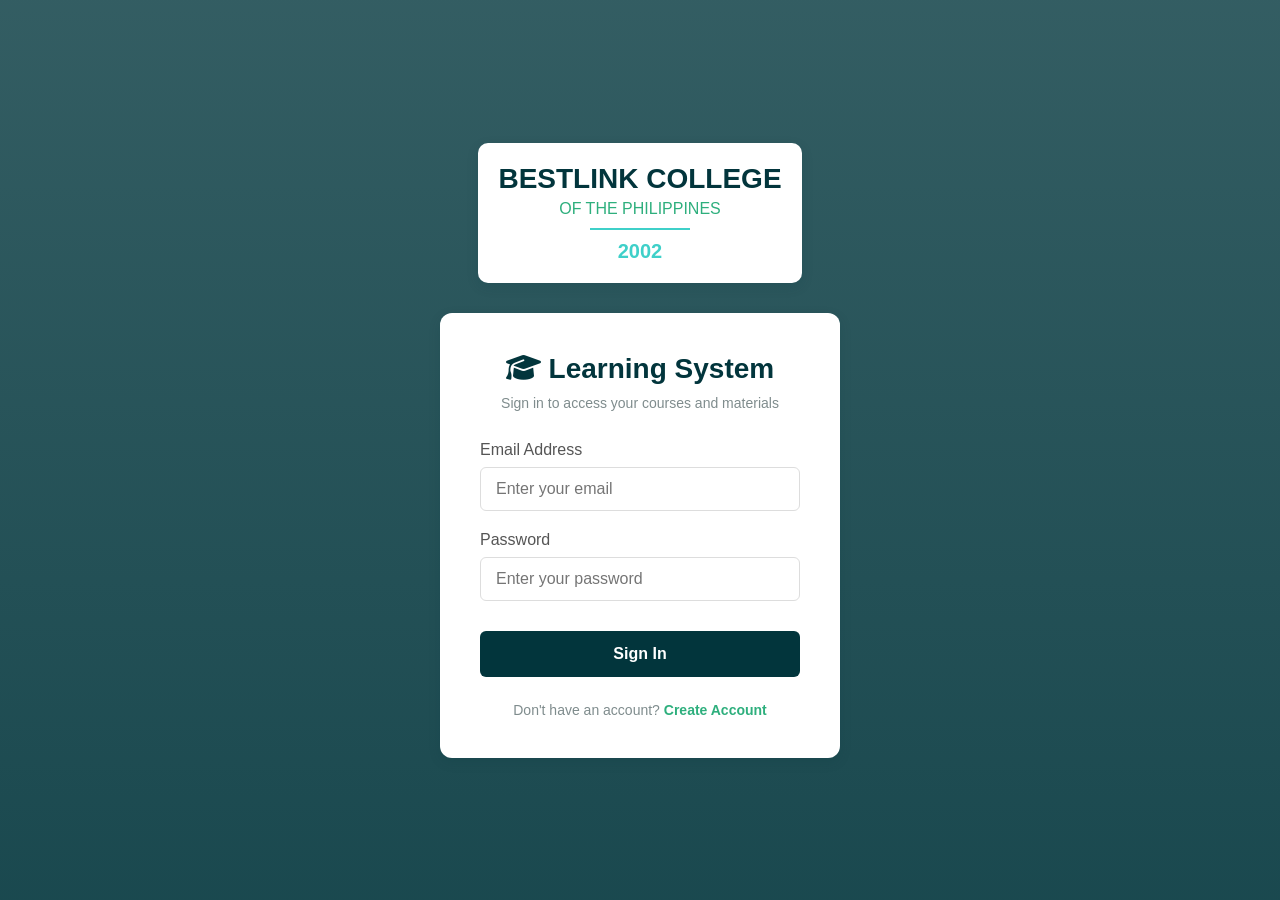
==== index.html @ 1b7b3e80 "Update and rename index1.html to index.html" ====
<!DOCTYPE html>
<html lang="en">
<head>
    <meta charset="UTF-8">
    <meta name="viewport" content="width=device-width, initial-scale=1.0">
    <title>Learning Management System - Bestlink College</title>
    <link rel="stylesheet" href="https://cdnjs.cloudflare.com/ajax/libs/font-awesome/6.4.0/css/all.min.css">
    <style>
        * {
            margin: 0;
            padding: 0;
            box-sizing: border-box;
            font-family: 'Segoe UI', Tahoma, Geneva, Verdana, sans-serif;
        }

        :root {
            /* Primary brand colors from palette */
            --primary: #02353C;    /* Deep Pine */
            --secondary: #2EAF7D;  /* Jade Green */
            --accent: #3FD0C9;     /* Bright Turquoise */
            --light: #C1F6ED;      /* Mint Ice */
            --dark: #02353C;       /* Deep Pine */
            --success: #449342;    /* Meadow Green */
            --warning: #f39c12;
            --shadow: 0 4px 12px rgba(2, 53, 60, 0.15);
        }

        body {
            background-color: #f8fefd;
            color: #333;
            min-height: 100vh;
        }

        .container {
            max-width: 1400px;
            margin: 0 auto;
            padding: 0 20px;
        }

        /* College Logo */
        .college-logo {
            text-align: center;
            margin-bottom: 30px;
            padding: 20px;
            background: #ffffff;
            border-radius: 10px;
            box-shadow: var(--shadow);
            max-width: 400px;
            margin-left: auto;
            margin-right: auto;
        }

        .logo-container h1 {
            color: var(--primary);
            font-size: 28px;
            margin-bottom: 5px;
            font-weight: 700;
        }

        .logo-container h2 {
            color: var(--secondary);
            font-size: 16px;
            margin-bottom: 10px;
            font-weight: 500;
        }

        .logo-container .year {
            color: var(--accent);
            font-size: 20px;
            font-weight: 700;
            border-top: 2px solid var(--accent);
            padding-top: 10px;
            display: inline-block;
            width: 100px;
        }

        /* Login & Register Pages */
        .auth-container {
            display: flex;
            flex-direction: column;
            justify-content: center;
            align-items: center;
            min-height: 100vh;
            background: linear-gradient(rgba(2, 53, 60, 0.8), rgba(2, 53, 60, 0.9));
            background-size: cover;
            background-position: center;
            padding: 20px;
        }

        .auth-box {
            background-color: white;
            border-radius: 12px;
            box-shadow: var(--shadow);
            width: 400px;
            padding: 40px;
            animation: fadeIn 0.5s ease;
        }

        @keyframes fadeIn {
            from { opacity: 0; transform: translateY(-20px); }
            to { opacity: 1; transform: translateY(0); }
        }

        .auth-header {
            text-align: center;
            margin-bottom: 30px;
        }

        .auth-header h1 {
            color: var(--primary);
            font-size: 28px;
            margin-bottom: 10px;
        }

        .auth-header p {
            color: #7f8c8d;
            font-size: 14px;
        }

        .auth-form .form-group {
            margin-bottom: 20px;
        }

        .auth-form label {
            display: block;
            margin-bottom: 8px;
            color: #555;
            font-weight: 500;
        }

        .auth-form input {
            width: 100%;
            padding: 12px 15px;
            border: 1px solid #ddd;
            border-radius: 6px;
            font-size: 16px;
            transition: border 0.3s;
        }

        .auth-form input:focus {
            outline: none;
            border-color: var(--accent);
        }

        .auth-btn {
            width: 100%;
            padding: 14px;
            background-color: var(--primary);
            color: white;
            border: none;
            border-radius: 6px;
            font-size: 16px;
            font-weight: 600;
            cursor: pointer;
            transition: background-color 0.3s;
            margin-top: 10px;
        }

        .auth-btn:hover {
            background-color: #034d57;
        }

        .auth-footer {
            text-align: center;
            margin-top: 25px;
            font-size: 14px;
            color: #7f8c8d;
        }

        .auth-footer a {
            color: var(--secondary);
            text-decoration: none;
            font-weight: 600;
        }

        .auth-footer a:hover {
            text-decoration: underline;
        }

        /* Main Dashboard Layout */
        .dashboard-container {
            display: flex;
            min-height: 100vh;
        }

        /* Sidebar */
        .sidebar {
            width: 250px;
            background-color: var(--primary);
            color: white;
            padding: 25px 0;
            position: fixed;
            height: 100vh;
            overflow-y: auto;
            z-index: 100;
            transition: transform 0.3s ease;
        }

        .dashboard-logo {
            padding: 0 25px 25px;
            text-align: center;
            border-bottom: 1px solid rgba(255, 255, 255, 0.1);
            margin-bottom: 25px;
        }

        .dashboard-logo h2 {
            font-size: 20px;
            color: white;
            margin-bottom: 5px;
        }

        .dashboard-logo p {
            font-size: 14px;
            color: var(--light);
        }

        .sidebar-menu {
            list-style: none;
        }

        .sidebar-menu li {
            margin-bottom: 5px;
        }

        .sidebar-menu a {
            display: flex;
            align-items: center;
            gap: 12px;
            padding: 14px 25px;
            color: #ecf0f1;
            text-decoration: none;
            font-size: 16px;
            transition: all 0.3s;
        }

        .sidebar-menu a:hover, .sidebar-menu a.active {
            background-color: rgba(255, 255, 255, 0.1);
            border-left: 4px solid var(--accent);
            padding-left: 21px;
        }

        .sidebar-menu a i {
            width: 20px;
            text-align: center;
        }

        /* Main Content */
        .main-content {
            flex: 1;
            margin-left: 250px;
            padding: 20px;
            background-color: #f8fefd;
        }

        /* Top Navigation */
        .top-nav {
            display: flex;
            justify-content: space-between;
            align-items: center;
            background-color: white;
            padding: 15px 25px;
            border-radius: 10px;
            box-shadow: var(--shadow);
            margin-bottom: 25px;
        }

        .search-box {
            display: flex;
            align-items: center;
            width: 400px;
            background-color: #f8f9fa;
            border-radius: 6px;
            padding: 8px 15px;
        }

        .search-box input {
            border: none;
            background: transparent;
            width: 100%;
            padding: 8px;
            font-size: 15px;
            outline: none;
        }

        .user-info {
            display: flex;
            align-items: center;
            gap: 15px;
            cursor: pointer;
            position: relative;
        }

        .user-avatar {
            width: 40px;
            height: 40px;
            border-radius: 50%;
            object-fit: cover;
            border: 2px solid var(--secondary);
        }

        .user-name {
            font-weight: 600;
            color: var(--primary);
        }

        .notification-icon {
            position: relative;
            font-size: 20px;
            color: var(--primary);
        }

        .notification-badge {
            position: absolute;
            top: -5px;
            right: -5px;
            background-color: #e74c3c;
            color: white;
            border-radius: 50%;
            width: 18px;
            height: 18px;
            font-size: 10px;
            display: flex;
            align-items: center;
            justify-content: center;
        }

        /* Dashboard Content */
        .dashboard-content {
            display: grid;
            grid-template-columns: 2fr 1fr;
            gap: 25px;
        }

        .welcome-section {
            background: linear-gradient(135deg, var(--primary), #034d57);
            color: white;
            padding: 30px;
            border-radius: 12px;
            margin-bottom: 25px;
            grid-column: 1 / -1;
            box-shadow: var(--shadow);
        }

        .welcome-section h1 {
            font-size: 28px;
            margin-bottom: 10px;
        }

        .welcome-section p {
            opacity: 0.9;
            max-width: 600px;
        }

        /* Announcements */
        .announcements {
            background-color: white;
            border-radius: 12px;
            padding: 25px;
            box-shadow: var(--shadow);
        }

        .section-header {
            display: flex;
            justify-content: space-between;
            align-items: center;
            margin-bottom: 20px;
            padding-bottom: 15px;
            border-bottom: 1px solid #eee;
        }

        .section-header h2 {
            color: var(--primary);
            font-size: 22px;
        }

        .announcement-list {
            list-style: none;
        }

        .announcement-item {
            padding: 20px 0;
            border-bottom: 1px solid #eee;
        }

        .announcement-item:last-child {
            border-bottom: none;
        }

        .announcement-title {
            font-size: 18px;
            font-weight: 600;
            color: var(--primary);
            margin-bottom: 8px;
        }

        .announcement-meta {
            display: flex;
            gap: 15px;
            color: #7f8c8d;
            font-size: 14px;
            margin-bottom: 10px;
        }

        .announcement-content {
            color: #555;
            line-height: 1.6;
        }

        /* Quick Actions */
        .quick-actions {
            background-color: white;
            border-radius: 12px;
            padding: 25px;
            box-shadow: var(--shadow);
        }

        .action-buttons {
            display: grid;
            grid-template-columns: repeat(2, 1fr);
            gap: 15px;
        }

        .action-btn {
            display: flex;
            flex-direction: column;
            align-items: center;
            justify-content: center;
            padding: 20px 15px;
            background-color: #f8f9fa;
            border-radius: 10px;
            text-decoration: none;
            color: var(--primary);
            transition: all 0.3s;
        }

        .action-btn:hover {
            background-color: var(--secondary);
            color: white;
            transform: translateY(-5px);
        }

        .action-btn i {
            font-size: 28px;
            margin-bottom: 10px;
        }

        .action-btn span {
            font-size: 14px;
            font-weight: 600;
            text-align: center;
        }

        /* Subject Cards */
        .subjects-section {
            grid-column: 1 / -1;
            background-color: white;
            border-radius: 12px;
            padding: 25px;
            box-shadow: var(--shadow);
        }

        .subject-cards {
            display: grid;
            grid-template-columns: repeat(auto-fill, minmax(250px, 1fr));
            gap: 20px;
            margin-top: 20px;
        }

        .subject-card {
            background-color: #f8f9fa;
            border-radius: 10px;
            overflow: hidden;
            transition: all 0.3s;
            border: 1px solid #eee;
            cursor: pointer;
        }

        .subject-card:hover {
            transform: translateY(-5px);
            box-shadow: 0 10px 20px rgba(0, 0, 0, 0.1);
        }

        .subject-header {
            padding: 20px;
            color: white;
            height: 100px;
            display: flex;
            flex-direction: column;
            justify-content: center;
        }

        .subject-header h3 {
            font-size: 20px;
            margin-bottom: 5px;
        }

        .subject-header p {
            opacity: 0.9;
            font-size: 14px;
        }

        .subject-body {
            padding: 20px;
        }

        .subject-stats {
            display: flex;
            justify-content: space-between;
            font-size: 14px;
            color: #7f8c8d;
            margin-top: 15px;
        }

        /* Subject Detail Page */
        .subject-detail-header {
            background: linear-gradient(rgba(2, 53, 60, 0.85), rgba(2, 53, 60, 0.9)), 
                        url('https://images.unsplash.com/photo-1456513080510-34499c4369c6?ixlib=rb-4.0.3&auto=format&fit=crop&w=2073&q=80');
            background-size: cover;
            background-position: center;
            color: white;
            padding: 40px;
            border-radius: 12px;
            margin-bottom: 30px;
            box-shadow: var(--shadow);
        }

        .subject-detail-header h1 {
            font-size: 32px;
            margin-bottom: 10px;
        }

        .subject-detail-header p {
            font-size: 18px;
            opacity: 0.9;
            max-width: 800px;
        }

        .subject-tabs {
            display: flex;
            background-color: white;
            border-radius: 10px;
            overflow: hidden;
            margin-bottom: 25px;
            box-shadow: var(--shadow);
        }

        .tab-btn {
            flex: 1;
            padding: 18px;
            background: none;
            border: none;
            font-size: 16px;
            font-weight: 600;
            color: #7f8c8d;
            cursor: pointer;
            transition: all 0.3s;
        }

        .tab-btn.active {
            background-color: var(--secondary);
            color: white;
        }

        .tab-content {
            display: none;
            background-color: white;
            border-radius: 10px;
            padding: 30px;
            box-shadow: var(--shadow);
        }

        .tab-content.active {
            display: block;
            animation: fadeIn 0.5s ease;
        }

        .lessons-container, .summaries-container, .summary-container {
            display: grid;
            grid-template-columns: repeat(auto-fill, minmax(300px, 1fr));
            gap: 20px;
        }

        .lesson-card, .summary-card {
            background-color: white;
            border-radius: 10px;
            padding: 25px;
            box-shadow: var(--shadow);
            transition: all 0.3s;
            border-left: 4px solid var(--secondary);
        }

        .lesson-card:hover, .summary-card:hover {
            transform: translateY(-5px);
        }

        .lesson-card h3, .summary-card h3 {
            color: var(--primary);
            margin-bottom: 10px;
            font-size: 18px;
        }

        .lesson-card p, .summary-card p {
            color: #666;
            margin-bottom: 15px;
            font-size: 14px;
            line-height: 1.5;
        }

        .lesson-meta, .summary-meta {
            display: flex;
            justify-content: space-between;
            color: #7f8c8d;
            font-size: 13px;
            margin-top: 15px;
        }

        /* Summary Page */
        .summary-container {
            background-color: white;
            border-radius: 12px;
            padding: 30px;
            box-shadow: var(--shadow);
        }

        /* Offline Learning Page */
        .offline-container {
            background-color: white;
            border-radius: 12px;
            padding: 30px;
            box-shadow: var(--shadow);
        }

        .offline-materials {
            display: grid;
            grid-template-columns: repeat(auto-fill, minmax(250px, 1fr));
            gap: 20px;
        }

        .material-card {
            background-color: #f8f9fa;
            border-radius: 10px;
            padding: 25px;
            text-align: center;
            transition: all 0.3s;
        }

        .material-card i {
            font-size: 48px;
            color: var(--secondary);
            margin-bottom: 15px;
        }

        .material-card h3 {
            color: var(--primary);
            margin-bottom: 10px;
        }

        .material-card p {
            color: #7f8c8d;
            margin-bottom: 20px;
        }

        /* Quiz Selection Pages */
        .quiz-selection {
            background-color: white;
            border-radius: 12px;
            padding: 30px;
            box-shadow: var(--shadow);
        }

        .selection-grid {
            display: grid;
            grid-template-columns: repeat(auto-fill, minmax(200px, 1fr));
            gap: 20px;
            margin-top: 25px;
        }

        .selection-card {
            background-color: #f8f9fa;
            border-radius: 10px;
            padding: 25px;
            text-align: center;
            cursor: pointer;
            transition: all 0.3s;
            border: 2px solid transparent;
        }

        .selection-card:hover {
            transform: translateY(-5px);
            border-color: var(--secondary);
            background-color: white;
        }

        .selection-card i {
            font-size: 40px;
            margin-bottom: 15px;
            color: var(--secondary);
        }

        .selection-card h3 {
            color: var(--primary);
            margin-bottom: 10px;
        }

        .selection-card p {
            color: #7f8c8d;
            font-size: 14px;
        }

        .difficulty-badges {
            display: flex;
            justify-content: center;
            gap: 10px;
            margin-top: 15px;
        }

        .difficulty-badge {
            padding: 5px 12px;
            border-radius: 20px;
            font-size: 12px;
            font-weight: 600;
            cursor: pointer;
            transition: all 0.3s;
        }

        .difficulty-badge.easy {
            background-color: #e8f6f3;
            color: #27ae60;
            border: 1px solid #27ae60;
        }

        .difficulty-badge.medium {
            background-color: #fef9e7;
            color: #f39c12;
            border: 1px solid #f39c12;
        }

        .difficulty-badge.hard {
            background-color: #fdedec;
            color: #e74c3c;
            border: 1px solid #e74c3c;
        }

        .difficulty-badge:hover, .difficulty-badge.active {
            color: white;
        }

        .difficulty-badge.easy:hover, .difficulty-badge.easy.active {
            background-color: #27ae60;
        }

        .difficulty-badge.medium:hover, .difficulty-badge.medium.active {
            background-color: #f39c12;
        }

        .difficulty-badge.hard:hover, .difficulty-badge.hard.active {
            background-color: #e74c3c;
        }

        /* Week Selection Styles */
        .week-selection {
            background: white;
            border-radius: 16px;
            padding: 25px;
            margin: 20px 0;
            box-shadow: var(--shadow);
        }
        
        .week-grid {
            display: grid;
            grid-template-columns: repeat(auto-fill, minmax(100px, 1fr));
            gap: 15px;
            margin-top: 20px;
        }
        
        .week-card {
            background: #f8f9fa;
            border: 2px solid transparent;
            border-radius: 12px;
            padding: 15px 8px;
            text-align: center;
            cursor: pointer;
            transition: all 0.3s ease;
            display: flex;
            flex-direction: column;
            align-items: center;
            gap: 5px;
        }
        
        .week-card:hover {
            background: #e3f2fd;
            border-color: var(--secondary);
            transform: translateY(-2px);
        }
        
        .week-card.selected {
            background: var(--secondary);
            border-color: var(--primary);
            color: white;
        }
        
        .week-card.selected i {
            color: white;
        }
        
        .week-card i {
            font-size: 24px;
            color: var(--secondary);
            margin-bottom: 5px;
        }
        
        .week-card.selected i {
            color: white;
        }
        
        .week-number {
            font-weight: 600;
            font-size: 14px;
        }
        
        .week-label {
            font-size: 11px;
            opacity: 0.8;
        }
        
        .selected-week-info {
            background: linear-gradient(135deg, var(--primary), var(--secondary));
            color: white;
            padding: 15px 25px;
            border-radius: 12px;
            margin-bottom: 20px;
            display: none;
        }
        
        .selected-week-info.active {
            display: block;
            animation: slideDown 0.3s ease;
        }
        
        @keyframes slideDown {
            from { opacity: 0; transform: translateY(-10px); }
            to { opacity: 1; transform: translateY(0); }
        }
        
        .week-progress {
            display: flex;
            align-items: center;
            gap: 10px;
            margin-top: 10px;
        }
        
        .week-progress-bar {
            flex: 1;
            height: 8px;
            background: rgba(255,255,255,0.3);
            border-radius: 4px;
            overflow: hidden;
        }
        
        .week-progress-fill {
            height: 100%;
            background: white;
            width: 0%;
            border-radius: 4px;
        }
        
        .difficulty-section {
            opacity: 0.5;
            pointer-events: none;
            transition: opacity 0.3s ease;
        }
        
        .difficulty-section.active {
            opacity: 1;
            pointer-events: all;
        }
        
        .selection-card.selected-difficulty {
            border: 3px solid var(--secondary);
            transform: scale(1.02);
            box-shadow: 0 8px 20px rgba(46, 175, 125, 0.3);
        }
        
        .selection-card.selected-difficulty i {
            color: var(--secondary);
        }

        /* Active Quiz Page */
        .quiz-container {
            background-color: white;
            border-radius: 12px;
            padding: 30px;
            box-shadow: var(--shadow);
        }

        .quiz-header {
            display: flex;
            justify-content: space-between;
            align-items: center;
            margin-bottom: 30px;
            padding-bottom: 20px;
            border-bottom: 1px solid #eee;
        }

        .quiz-timer {
            background-color: #f8f9fa;
            padding: 10px 20px;
            border-radius: 6px;
            font-weight: 600;
            color: var(--primary);
        }

        .quiz-progress {
            margin-bottom: 25px;
        }

        .progress-bar {
            height: 8px;
            background-color: #e0e0e0;
            border-radius: 4px;
            overflow: hidden;
        }

        .progress-fill {
            height: 100%;
            background-color: var(--secondary);
            border-radius: 4px;
            width: 0%;
            transition: width 0.5s ease;
        }

        .quiz-question {
            font-size: 20px;
            margin-bottom: 25px;
            color: var(--primary);
            line-height: 1.5;
        }

        .quiz-options {
            display: grid;
            grid-template-columns: 1fr;
            gap: 15px;
            margin-bottom: 30px;
        }

        .quiz-option {
            padding: 18px 20px;
            background-color: #f8f9fa;
            border-radius: 8px;
            border: 2px solid #e0e0e0;
            cursor: pointer;
            transition: all 0.3s;
            font-size: 16px;
        }

        .quiz-option:hover {
            border-color: var(--secondary);
            background-color: #e8f4fc;
        }

        .quiz-option.selected {
            border-color: var(--secondary);
            background-color: #e8f4fc;
        }

        .quiz-navigation {
            display: flex;
            justify-content: space-between;
            align-items: center;
        }

        .quiz-btn {
            padding: 12px 25px;
            background-color: var(--secondary);
            color: white;
            border: none;
            border-radius: 6px;
            font-size: 16px;
            font-weight: 600;
            cursor: pointer;
            transition: background-color 0.3s;
        }

        .quiz-btn:hover {
            background-color: #248c64;
        }

        .quiz-btn:disabled {
            background-color: #bdc3c7;
            cursor: not-allowed;
        }

        /* Profile Page */
        .profile-container {
            background-color: white;
            border-radius: 12px;
            padding: 30px;
            box-shadow: var(--shadow);
            max-width: 800px;
            margin: 0 auto;
        }

        .profile-header {
            display: flex;
            align-items: center;
            gap: 30px;
            margin-bottom: 30px;
            padding-bottom: 30px;
            border-bottom: 1px solid #eee;
        }

        .profile-avatar {
            position: relative;
        }

        .profile-avatar img {
            width: 150px;
            height: 150px;
            border-radius: 50%;
            object-fit: cover;
            border: 5px solid var(--secondary);
        }

        .avatar-edit {
            position: absolute;
            bottom: 10px;
            right: 10px;
            background-color: var(--secondary);
            color: white;
            width: 40px;
            height: 40px;
            border-radius: 50%;
            display: flex;
            align-items: center;
            justify-content: center;
            cursor: pointer;
        }

        .profile-info h1 {
            color: var(--primary);
            margin-bottom: 10px;
        }

        .profile-info p {
            color: #7f8c8d;
            margin-bottom: 5px;
        }

        .profile-details {
            display: grid;
            grid-template-columns: repeat(2, 1fr);
            gap: 25px;
        }

        .detail-group label {
            display: block;
            color: #7f8c8d;
            margin-bottom: 8px;
            font-weight: 500;
        }

        .detail-group input, .detail-group textarea {
            width: 100%;
            padding: 12px 15px;
            border: 1px solid #ddd;
            border-radius: 6px;
            font-size: 16px;
        }

        .detail-group textarea {
            min-height: 120px;
            resize: vertical;
        }

        .save-btn {
            background-color: var(--secondary);
            color: white;
            border: none;
            padding: 14px 30px;
            border-radius: 6px;
            font-size: 16px;
            font-weight: 600;
            cursor: pointer;
            margin-top: 25px;
            transition: background-color 0.3s;
        }

        .save-btn:hover {
            background-color: #248c64;
        }

        /* Modal */
        .modal {
            display: none;
            position: fixed;
            top: 0;
            left: 0;
            width: 100%;
            height: 100%;
            background-color: rgba(0, 0, 0, 0.5);
            z-index: 1000;
            justify-content: center;
            align-items: center;
        }

        .modal-content {
            background-color: white;
            border-radius: 12px;
            width: 90%;
            max-width: 500px;
            padding: 30px;
            position: relative;
            animation: modalFade 0.3s ease;
        }

        @keyframes modalFade {
            from { opacity: 0; transform: translateY(-30px); }
            to { opacity: 1; transform: translateY(0); }
        }

        .close-modal {
            position: absolute;
            top: 20px;
            right: 20px;
            font-size: 24px;
            color: #7f8c8d;
            cursor: pointer;
        }

        /* Quiz Result Modal */
        .quiz-result {
            text-align: center;
        }

        .quiz-result h2 {
            color: var(--primary);
            margin-bottom: 20px;
        }

        .result-score {
            font-size: 48px;
            font-weight: 700;
            color: var(--secondary);
            margin: 20px 0;
        }

        .result-details {
            text-align: left;
            margin: 25px 0;
            padding: 20px;
            background-color: #f8f9fa;
            border-radius: 8px;
        }

        /* Responsive */
        @media (max-width: 1024px) {
            .sidebar {
                transform: translateX(-100%);
                width: 280px;
            }
            
            .sidebar.active {
                transform: translateX(0);
            }
            
            .main-content {
                margin-left: 0;
            }
            
            .menu-toggle {
                display: block;
                font-size: 24px;
                cursor: pointer;
                color: var(--primary);
            }
            
            .dashboard-content {
                grid-template-columns: 1fr;
            }
        }

        @media (max-width: 768px) {
            .search-box {
                width: 250px;
            }
            
            .profile-header {
                flex-direction: column;
                text-align: center;
            }
            
            .profile-details {
                grid-template-columns: 1fr;
            }
            
            .subject-cards, .lessons-container, .summaries-container, .selection-grid, .offline-materials, .week-grid {
                grid-template-columns: 1fr;
            }
        }

        /* Utility Classes */
        .hidden {
            display: none;
        }

        .menu-toggle {
            display: none;
        }

        .btn {
            padding: 10px 20px;
            border-radius: 6px;
            border: none;
            font-weight: 600;
            cursor: pointer;
            transition: all 0.3s;
        }

        .btn-primary {
            background-color: var(--secondary);
            color: white;
        }

        .btn-primary:hover {
            background-color: #248c64;
        }

        .tag {
            display: inline-block;
            padding: 4px 10px;
            border-radius: 20px;
            font-size: 12px;
            font-weight: 600;
        }

        .tag-new {
            background-color: #e8f4fc;
            color: var(--secondary);
        }

        .tag-important {
            background-color: #fde8e8;
            color: #e74c3c;
        }

        .progress-bar {
            height: 8px;
            background-color: #e0e0e0;
            border-radius: 4px;
            overflow: hidden;
            margin-top: 10px;
        }

        .progress-fill {
            height: 100%;
            background-color: var(--success);
            border-radius: 4px;
        }
    </style>
</head>
<body>
    <!-- Login Page -->
    <div id="loginPage" class="auth-container">
        <!-- College Logo -->
        <div class="college-logo">
            <div class="logo-container">
                <h1>BESTLINK COLLEGE</h1>
                <h2>OF THE PHILIPPINES</h2>
                <div class="year">2002</div>
            </div>
        </div>
        
        <div class="auth-box">
            <div class="auth-header">
                <h1><i class="fas fa-graduation-cap"></i> Learning System</h1>
                <p>Sign in to access your courses and materials</p>
            </div>
            <form id="loginForm" class="auth-form">
                <div class="form-group">
                    <label for="loginEmail">Email Address</label>
                    <input type="email" id="loginEmail" placeholder="Enter your email" required>
                </div>
                <div class="form-group">
                    <label for="loginPassword">Password</label>
                    <input type="password" id="loginPassword" placeholder="Enter your password" required>
                </div>
                <button type="submit" class="auth-btn">Sign In</button>
            </form>
            <div class="auth-footer">
                <p>Don't have an account? <a href="#" id="showRegister">Create Account</a></p>
            </div>
        </div>
    </div>

    <!-- Register Page -->
    <div id="registerPage" class="auth-container hidden">
        <!-- College Logo -->
        <div class="college-logo">
            <div class="logo-container">
                <h1>BESTLINK COLLEGE</h1>
                <h2>OF THE PHILIPPINES</h2>
                <div class="year">2002</div>
            </div>
        </div>
        
        <div class="auth-box">
            <div class="auth-header">
                <h1><i class="fas fa-user-plus"></i> Create Account</h1>
                <p>Register to start learning</p>
            </div>
            <form id="registerForm" class="auth-form">
                <div class="form-group">
                    <label for="registerName">Full Name</label>
                    <input type="text" id="registerName" placeholder="Enter your full name" required>
                </div>
                <div class="form-group">
                    <label for="registerEmail">Email Address</label>
                    <input type="email" id="registerEmail" placeholder="Enter your email" required>
                </div>
                <div class="form-group">
                    <label for="registerPassword">Password</label>
                    <input type="password" id="registerPassword" placeholder="Create a password" required>
                </div>
                <div class="form-group">
                    <label for="registerConfirmPassword">Confirm Password</label>
                    <input type="password" id="registerConfirmPassword" placeholder="Confirm your password" required>
                </div>
                <button type="submit" class="auth-btn">Create Account</button>
            </form>
            <div class="auth-footer">
                <p>Already have an account? <a href="#" id="showLogin">Sign In</a></p>
            </div>
        </div>
    </div>

    <!-- Main Dashboard -->
    <div id="dashboard" class="dashboard-container hidden">
        <!-- Sidebar - Simplified -->
        <div class="sidebar">
            <div class="sidebar-header">
                <div class="dashboard-logo">
                    <h2>BESTLINK COLLEGE</h2>
                    <p>Learning System</p>
                </div>
            </div>
            <ul class="sidebar-menu">
                <li><a href="#" class="active" data-page="home"><i class="fas fa-home"></i> Home</a></li>
                <li><a href="#" data-page="subjects"><i class="fas fa-book"></i> Subjects</a></li>
                <li><a href="#" data-page="quizSelectSubject"><i class="fas fa-question-circle"></i> Quizzes</a></li>
                <li><a href="#" data-page="offline"><i class="fas fa-laptop"></i> Offline Learning</a></li>
                <li><a href="#" data-page="summary"><i class="fas fa-file-alt"></i> Lesson Summaries</a></li>
            </ul>
        </div>

        <!-- Main Content -->
        <div class="main-content">
            <!-- Top Navigation -->
            <div class="top-nav">
                <div class="menu-toggle">
                    <i class="fas fa-bars"></i>
                </div>
                <div class="search-box">
                    <i class="fas fa-search"></i>
                    <input type="text" placeholder="Search lessons, quizzes...">
                </div>
                <div class="user-info" id="userProfileBtn">
                    <div class="notification-icon">
                        <i class="fas fa-bell"></i>
                        <span class="notification-badge">3</span>
                    </div>
                    <div>
                        <span class="user-name" id="currentUserName">John Doe</span>
                        <div style="font-size: 12px; color: #7f8c8d;">Student</div>
                    </div>
                    <img src="https://via.placeholder.com/40" alt="User" class="user-avatar" id="userAvatar">
                </div>
            </div>

            <!-- Dashboard Pages -->
            <div id="homePage" class="page-content">
                <div class="welcome-section">
                    <h1>Welcome back, <span id="welcomeUserName">John</span>!</h1>
                    <p>Continue your learning journey. You have 3 new announcements and 2 pending quizzes.</p>
                </div>
                
                <div class="dashboard-content">
                    <div class="announcements">
                        <div class="section-header">
                            <h2><i class="fas fa-bullhorn"></i> Announcements</h2>
                            <span class="tag tag-new">3 NEW</span>
                        </div>
                        <ul class="announcement-list" id="announcementList">
                            <!-- Announcements will be dynamically added here -->
                        </ul>
                    </div>
                    
                    <div class="quick-actions">
                        <div class="section-header">
                            <h2><i class="fas fa-bolt"></i> Quick Actions</h2>
                        </div>
                        <div class="action-buttons">
                            <a href="#" class="action-btn" data-page="quizSelectSubject">
                                <i class="fas fa-question-circle"></i>
                                <span>Take a Quiz</span>
                            </a>
                            <a href="#" class="action-btn" data-page="subjects">
                                <i class="fas fa-book-open"></i>
                                <span>View Subjects</span>
                            </a>
                            <a href="#" class="action-btn" data-page="offline">
                                <i class="fas fa-download"></i>
                                <span>Offline Materials</span>
                            </a>
                            <a href="#" class="action-btn" id="profileBtn">
                                <i class="fas fa-user"></i>
                                <span>My Profile</span>
                            </a>
                        </div>
                    </div>
                    
                    <div class="subjects-section">
                        <div class="section-header">
                            <h2><i class="fas fa-book"></i> My Subjects</h2>
                            <a href="#" data-page="subjects" class="btn btn-primary">View All</a>
                        </div>
                        <div class="subject-cards" id="homeSubjectCards">
                            <!-- Subject cards will be dynamically added here -->
                        </div>
                    </div>
                </div>
            </div>

            <!-- Subjects Page -->
            <div id="subjectsPage" class="page-content hidden">
                <div class="subject-detail-header">
                    <h1>All Subjects</h1>
                    <p>Browse through all available subjects. Click on any subject to view lessons, summaries, and quizzes.</p>
                </div>
                
                <div class="subject-cards" id="allSubjectCards">
                    <!-- All subject cards will be dynamically added here -->
                </div>
            </div>

            <!-- Subject Detail Page -->
            <div id="subjectDetailPage" class="page-content hidden">
                <!-- Content will be dynamically generated -->
            </div>

            <!-- Quiz: Select Subject Page -->
            <div id="quizSelectSubjectPage" class="page-content hidden">
                <div class="subject-detail-header">
                    <h1>Select Subject for Quiz</h1>
                    <p>Choose a subject to take a quiz on. After selecting a subject, you can choose the week and difficulty level.</p>
                </div>
                
                <div class="quiz-selection">
                    <h2>Available Subjects</h2>
                    <div class="selection-grid" id="quizSubjectGrid">
                        <!-- Quiz subject cards will be dynamically added here -->
                    </div>
                </div>
            </div>

            <!-- Quiz: Select Week Page -->
            <div id="quizSelectWeekPage" class="page-content hidden">
                <div class="subject-detail-header" id="quizWeekHeader">
                    <h1>Select Week</h1>
                    <p>Choose which week you want to take a quiz on.</p>
                </div>
                
                <div class="week-selection">
                    <div class="selected-week-info" id="selectedWeekInfo">
                        <h3 style="margin-bottom: 5px;"><i class="fas fa-calendar-check"></i> Selected Week: <span id="selectedWeekDisplay">Week 1</span></h3>
                        <p>You've selected Week <span id="selectedWeekNumber">1</span>. Choose your difficulty level to start the quiz.</p>
                        <div class="week-progress">
                            <span>Course Progress:</span>
                            <div class="week-progress-bar">
                                <div class="week-progress-fill" id="weekProgressFill" style="width: 6%;"></div>
                            </div>
                            <span>1/17 weeks</span>
                        </div>
                    </div>
                    
                    <h2><i class="fas fa-calendar-alt"></i> Choose a Week</h2>
                    <p style="color: #7f8c8d; margin-bottom: 15px;">Select the week you want to take a quiz on (Week 1 - Week 17)</p>
                    
                    <div class="week-grid" id="weekGrid">
                        <!-- Week 1-17 will be dynamically generated by JavaScript -->
                    </div>
                </div>
            </div>

            <!-- Quiz: Select Difficulty Page -->
           <div id="quizSelectWeekPage" class="page-content hidden">
    <div class="subject-detail-header" id="quizWeekHeader">
        <h1>Select Week</h1>
        <p>Choose which week you want to take a quiz on.</p>
    </div>

    <div class="week-selection">
        <div class="selected-week-info" id="selectedWeekInfo">
            ...
        </div>

        <h2><i class="fas fa-calendar-alt"></i> Choose a Week</h2>
        <p style="color: #7f8c8d; margin-bottom: 15px;">Select the week you want to take a quiz on (Week 1 - Week 17)</p>

        <div class="week-grid" id="weekGrid">
            <!-- weeks generated by JS -->
        </div>
    </div>

    <!-- ── MOVED HERE ── -->
    <div class="quiz-selection difficulty-section" id="difficultySection" style="margin-top: 40px;">
        <h2>Select Difficulty Level</h2>
        <p style="margin-bottom: 20px; color: #7f8c8d;">
            Choose difficulty for Week <span id="difficultyWeekNumber">—</span>
        </p>

        <div class="selection-grid">
            <div class="selection-card" data-difficulty="easy">
                <i class="fas fa-seedling"></i>
                <h3>Easy</h3>
                <p>Basic concepts</p>
                <div class="difficulty-badges">
                    <span class="difficulty-badge easy">5 Questions</span>
                </div>
            </div>

            <div class="selection-card" data-difficulty="medium">
                <i class="fas fa-mountain"></i>
                <h3>Medium</h3>
                <p>Application level</p>
                <div class="difficulty-badges">
                    <span class="difficulty-badge medium">10 Questions</span>
                </div>
            </div>

            <div class="selection-card" data-difficulty="hard">
                <i class="fas fa-fire"></i>
                <h3>Hard</h3>
                <p>Challenging problems</p>
                <div class="difficulty-badges">
                    <span class="difficulty-badge hard">15 Questions</span>
                </div>
            </div>
        </div>
    </div>
    <!-- end moved block -->
</div>
                    
                   <div style="text-align: center; margin: 35px 0 20px;">
    <button class="quiz-btn" id="startQuizBtn" style="padding: 15px 50px; font-size: 18px;" disabled>
        Start Week <span id="startQuizWeekDisplay">-</span> Quiz
    </button>
    <p id="startQuizHint" style="margin-top: 12px; color: #7f8c8d; font-size: 14px;">
        Select a week to begin
    </p>
</div>  

            <!-- Active Quiz Page -->
            <div id="activeQuizPage" class="page-content hidden">
                <div class="quiz-container">
                    <!-- Quiz content will be dynamically generated -->
                </div>
            </div>

            <!-- Summary Page -->
            <div id="summaryPage" class="page-content hidden">
                <div class="subject-detail-header">
                    <h1>Lesson Summaries</h1>
                    <p>Browse all lesson summaries from your subjects for quick review.</p>
                </div>
                
                <div class="summary-container" id="summaryContainer">
                    <!-- Summaries will be dynamically added here -->
                </div>
            </div>

            <!-- Offline Learning Page -->
            <div id="offlinePage" class="page-content hidden">
                <div class="subject-detail-header">
                    <h1>Offline Learning Materials</h1>
                    <p>Download learning materials for offline study.</p>
                </div>
                
                <div class="offline-container">
                    <div class="offline-materials">
                        <div class="material-card">
                            <i class="fas fa-file-pdf"></i>
                            <h3>Lecture Notes</h3>
                            <p>Complete lecture notes for all subjects</p>
                            <button class="btn btn-primary"><i class="fas fa-download"></i> Download</button>
                        </div>
                        <div class="material-card">
                            <i class="fas fa-video"></i>
                            <h3>Video Lectures</h3>
                            <p>Recorded lectures for offline viewing</p>
                            <button class="btn btn-primary"><i class="fas fa-download"></i> Download</button>
                        </div>
                        <div class="material-card">
                            <i class="fas fa-book"></i>
                            <h3>E-Books</h3>
                            <p>Textbooks and reference materials</p>
                            <button class="btn btn-primary"><i class="fas fa-download"></i> Download</button>
                        </div>
                    </div>
                </div>
            </div>

            <!-- Profile Page -->
            <div id="profilePage" class="page-content hidden">
                <div class="profile-container">
                    <div class="profile-header">
                        <div class="profile-avatar">
                            <img src="https://via.placeholder.com/150" alt="Profile" id="profileAvatar">
                            <div class="avatar-edit" id="editAvatarBtn">
                                <i class="fas fa-camera"></i>
                            </div>
                        </div>
                        <div class="profile-info">
                            <h1 id="profileName">John Doe</h1>
                            <p><i class="fas fa-envelope"></i> john.doe@bestlink.edu.ph</p>
                            <p><i class="fas fa-id-card"></i> Student ID: 2025-0001</p>
                            <p><i class="fas fa-calendar"></i> Joined: August 2025</p>
                        </div>
                    </div>
                    <div class="profile-details">
                        <div class="detail-group">
                            <label>Full Name</label>
                            <input type="text" id="profileFullName" value="John Doe">
                        </div>
                        <div class="detail-group">
                            <label>Email</label>
                            <input type="email" id="profileEmail" value="john.doe@bestlink.edu.ph">
                        </div>
                        <div class="detail-group">
                            <label>Course</label>
                            <input type="text" id="profileCourse" value="BS Information Technology">
                        </div>
                        <div class="detail-group">
                            <label>Year Level</label>
                            <input type="text" id="profileYear" value="2nd Year">
                        </div>
                        <div class="detail-group">
                            <label>Bio</label>
                            <textarea id="profileBio">IT student passionate about web development and database management.</textarea>
                        </div>
                    </div>
                    <button class="save-btn" id="saveProfileBtn">Save Changes</button>
                </div>
            </div>
        </div>
    </div>

    <!-- Change Avatar Modal -->
    <div id="avatarModal" class="modal">
        <div class="modal-content">
            <div class="close-modal">&times;</div>
            <h2>Change Profile Picture</h2>
            <p>Upload a new profile picture from your device:</p>
            <div style="margin: 20px 0; text-align: center;">
                <div style="width: 150px; height: 150px; border-radius: 50%; background-color: #f0f0f0; margin: 0 auto 20px; display: flex; align-items: center; justify-content: center; font-size: 48px; color: #ccc;" id="avatarPreview">
                    <i class="fas fa-user"></i>
                </div>
                <input type="file" id="avatarUpload" accept="image/*" style="display: none;">
                <button type="button" id="uploadAvatarBtn" class="btn btn-primary" style="margin-right: 10px;">Choose Image</button>
                <button type="button" id="saveAvatarBtn" class="btn btn-primary">Save</button>
            </div>
        </div>
    </div>

        <!-- Quiz Result Modal -->
<div id="quizResultModal" class="modal">
    <div class="modal-content quiz-result">
        <div class="close-modal">×</div>
        <h2>Quiz Completed!</h2>
        <div class="result-score" id="quizScore">0/10</div>
        <h3 id="quizResultTitle">Good Job!</h3>
        <div class="result-details">
            <p><strong>Subject:</strong> <span id="resultSubject">N/A</span></p>
            <p><strong>Week:</strong> <span id="resultWeek">N/A</span></p>
            <p><strong>Difficulty:</strong> <span id="resultDifficulty">N/A</span></p>
            <p><strong>Time Taken:</strong> <span id="resultTime">0:00</span></p>
            <p><strong>Correct Answers:</strong> <span id="resultCorrect">0</span> out of <span id="resultTotal">0</span></p>
            <p><strong>Percentage:</strong> <span id="resultPercentage">0%</span></p>
        </div>

        <!-- ADD/REPLACE THIS BUTTON SECTION -->
        <div style="margin-top: 30px; text-align: center;">
            <button class="quiz-btn" id="reviewQuizBtn" style="margin-right: 15px; background-color: #3498db;">
                <i class="fas fa-eye"></i> Review Answers
            </button>
            <button class="quiz-btn" id="backToWeekBtn" style="background-color: #7f8c8d;">
                <i class="fas fa-arrow-left"></i> Back to Week Selection
            </button>
        </div>
    </div>
</div>
    <!-- MOVE IT HERE – top-level modal, same level as other modals -->
    <div id="difficultyModal" class="modal">
        <div class="modal-content" style="max-width: 700px;">
            <div class="close-modal" onclick="closeDifficultyModal()">×</div>
            <h2 style="text-align:center; color: var(--primary); margin-bottom: 8px;">
                Choose Difficulty
            </h2>
            <p style="text-align:center; color: #666; margin-bottom: 30px;">
                Week <span id="diffModalWeek">—</span> — Select level
            </p>

            <div class="selection-grid" style="margin: 0;">
                <div class="selection-card" data-difficulty="easy" onclick="startQuizWithDifficulty('easy')">
                    <i class="fas fa-seedling"></i>
                    <h3>Easy</h3>
                    <p>Basic concepts</p>
                    <div class="difficulty-badges">
                        <span class="difficulty-badge easy">5 Questions</span>
                    </div>
                </div>

                <div class="selection-card" data-difficulty="medium" onclick="startQuizWithDifficulty('medium')">
                    <i class="fas fa-mountain"></i>
                    <h3>Medium</h3>
                    <p>Application level</p>
                    <div class="difficulty-badges">
                        <span class="difficulty-badge medium">10 Questions</span>
                    </div>
                </div>

                <div class="selection-card" data-difficulty="hard" onclick="startQuizWithDifficulty('hard')">
                    <i class="fas fa-fire"></i>
                    <h3>Hard</h3>
                    <p>Challenging problems</p>
                    <div class="difficulty-badges">
                        <span class="difficulty-badge hard">20 Questions</span>
                    </div>
                </div>
            </div>
        </div>
    </div>

    <script>
        // ==================== DATA ====================
        
        // Subjects
        const SUBJECTS = [
            "SIA", "GE9", "DM102", "PATHFIT", "NET102", "WEB DEV", "CC105", "ITE"
        ];

        // Subject background images
        const SUBJECT_BG = {
            "SIA": "https://images.unsplash.com/photo-1555066931-4365d14bab8c?auto=format&fit=crop&w=1600&q=60",
            "GE9": "https://images.unsplash.com/photo-1523240795612-9a054b0db644?auto=format&fit=crop&w=1600&q=60",
            "DM102": "https://images.unsplash.com/photo-1504384308090-c894fdcc538d?auto=format&fit=crop&w=1600&q=60",
            "PATHFIT": "https://images.unsplash.com/photo-1517836357463-d25dfeac3438?auto=format&fit=crop&w=1600&q=60",
            "NET102": "https://images.unsplash.com/photo-1518779578993-ec3579fee39f?auto=format&fit=crop&w=1600&q=60",
            "WEB DEV": "https://images.unsplash.com/photo-1498050108023-c5249f4df085?auto=format&fit=crop&w=1600&q=60",
            "CC105": "https://images.unsplash.com/photo-1553877522-43269d4ea984?auto=format&fit=crop&w=1600&q=60",
            "ITE": "https://images.unsplash.com/photo-1522071820081-009f0129c71c?auto=format&fit=crop&w=1600&q=60"
        };

        // Subject colors
        const SUBJECT_COLORS = {
            "SIA": "#3498db",
            "GE9": "#9b59b6",
            "DM102": "#e74c3c",
            "PATHFIT": "#27ae60",
            "NET102": "#f39c12",
            "WEB DEV": "#2ecc71",
            "CC105": "#e67e22",
            "ITE": "#1abc9c"
        };

        // Lessons and Summaries
        const LESSONS = {
            "SIA": [
                { title: "Lesson 1: Introduction to Systems", summary: "• What is a system?\n• Components, input-process-output\n• Example: LMS as a system\n\nSummary: Systems are structured parts working together to achieve a goal." },
                { title: "Lesson 2: SDLC Basics", summary: "• Planning, Analysis, Design, Implementation, Testing, Maintenance\n• Why SDLC matters\n\nSummary: SDLC guides building software step-by-step for quality results." },
                { title: "Lesson 3: Requirements", summary: "• Functional vs Non-functional\n• User stories\n• Scope control\n\nSummary: Requirements describe what the system should do and how it should perform." }
            ],
            "GE9": [
                { title: "Lesson 1: Communication", summary: "• Verbal vs Non-verbal\n• Barriers in communication\n\nSummary: Effective communication reduces misunderstandings and improves teamwork." },
                { title: "Lesson 2: Critical Thinking", summary: "• Identify assumptions\n• Evidence-based decisions\n\nSummary: Critical thinking means analyzing info before concluding." }
            ],
            "DM102": [
                { title: "Lesson 1: Data & Information", summary: "• Data types\n• Information vs Knowledge\n\nSummary: Data becomes useful when processed into information." },
                { title: "Lesson 2: Database Basics", summary: "• Tables, rows, columns\n• Primary key, foreign key\n\nSummary: Databases store structured data for quick retrieval and management." }
            ],
            "PATHFIT": [
                { title: "Lesson 1: Fitness Fundamentals", summary: "• Health-related fitness components\n• Warm-up & cool-down\n\nSummary: Proper warm-up prevents injury and improves performance." },
                { title: "Lesson 2: Nutrition Basics", summary: "• Macronutrients\n• Hydration\n\nSummary: Balanced nutrition supports energy and recovery." }
            ],
            "NET102": [
                { title: "Lesson 1: Network Types", summary: "• LAN, WAN, MAN\n• Topologies overview\n\nSummary: Network type depends on coverage area and needs." },
                { title: "Lesson 2: IP Addressing", summary: "• IPv4 format\n• Subnet idea (intro)\n\nSummary: IP addressing uniquely identifies devices on a network." }
            ],
            "WEB DEV": [
                { title: "Lesson 1: HTML Basics", summary: "• Tags, elements, attributes\n• Semantic HTML\n\nSummary: HTML builds the structure of web pages." },
                { title: "Lesson 2: CSS Basics", summary: "• Selectors\n• Layout (flex/grid)\n\nSummary: CSS styles the page and controls layout." },
                { title: "Lesson 3: JS Basics", summary: "• Variables, functions\n• DOM manipulation\n\nSummary: JS adds interactivity and dynamic behavior." }
            ],
            "CC105": [
                { title: "Lesson 1: Intro to Computing", summary: "• Hardware vs software\n• OS basics\n\nSummary: Computing combines hardware + software to solve problems." },
                { title: "Lesson 2: Digital Safety", summary: "• Password practices\n• Phishing awareness\n\nSummary: Security starts with good habits and awareness." }
            ],
            "ITE": [
                { title: "Lesson 1: Ethics in IT", summary: "• Privacy\n• Responsible use\n\nSummary: Ethics guides proper behavior and choices in tech work." },
                { title: "Lesson 2: Professionalism", summary: "• Work attitude\n• Collaboration\n\nSummary: Professionalism builds trust and strong teams." }
            ]
        };

        // Announcements
        const ANNOUNCEMENTS = [
            { title: "Update Student Info", date: "Nov 29 - Dec 7, 2025", body: "Please update your student information. Stay ready for announcements." },
            { title: "No Screenshot Policy", date: "Ongoing", body: "No screenshots, no copying, no sharing of modules." },
            { title: "Quiz Week", date: "Next schedule", body: "Prepare for offline quizzes per subject." }
        ];

        // Quizzes
        const QUIZZES = {
            "SIA": [
                { q: "What does SDLC stand for?", choices: ["System Design Life Cycle", "Software Development Life Cycle", "System Data Level Control", "None"], a: 1, exp: "SDLC = Software Development Life Cycle." },
                { q: "Which comes first in SDLC?", choices: ["Testing", "Planning", "Maintenance", "Deployment"], a: 1, exp: "Planning is typically the first phase." },
                { q: "What is a system?", choices: ["Random collection of parts", "Structured parts working together", "Single component", "Software only"], a: 1, exp: "A system is structured parts working together." },
                { q: "Functional requirements describe:", choices: ["What system should do", "How system should perform", "System speed", "System color"], a: 0, exp: "Functional requirements describe what the system should do." }
            ],
            "GE9": [
                { q: "Non-verbal communication includes:", choices: ["Tone of voice", "Emails", "Speeches", "Reports"], a: 0, exp: "Tone, gestures, facial expressions are non-verbal cues." },
                { q: "Critical thinking focuses on:", choices: ["Guessing", "Evidence", "Rumors", "Memes"], a: 1, exp: "Critical thinking uses evidence and reasoning." }
            ],
            "DM102": [
                { q: "A table consists of:", choices: ["Rows and columns", "Only rows", "Only columns", "Graphs"], a: 0, exp: "Tables are made of rows and columns." },
                { q: "Primary key is used to:", choices: ["Duplicate records", "Uniquely identify rows", "Store images", "Hide data"], a: 1, exp: "Primary key uniquely identifies a record." }
            ],
            "PATHFIT": [
                { q: "Warm-up helps to:", choices: ["Increase injury risk", "Prepare body", "Stop blood flow", "None"], a: 1, exp: "Warm-up prepares muscles and heart rate." },
                { q: "Hydration is important because:", choices: ["It reduces energy", "It supports body functions", "It causes cramps", "None"], a: 1, exp: "Water supports many body functions." }
            ],
            "NET102": [
                { q: "LAN stands for:", choices: ["Local Area Network", "Large Area Network", "Low Access Node", "None"], a: 0, exp: "LAN = Local Area Network." },
                { q: "IPv4 format example:", choices: ["192.168.1.1", "GG:HH:II", "www.site.com", "None"], a: 0, exp: "IPv4 uses dotted decimal numbers." }
            ],
            "WEB DEV": [
                { q: "HTML is used for:", choices: ["Structure", "Styling", "Database", "Routing"], a: 0, exp: "HTML defines structure." },
                { q: "CSS is used for:", choices: ["Structure", "Styling", "Server", "Compile"], a: 1, exp: "CSS defines styles and layout." },
                { q: "JavaScript is used for:", choices: ["Structure", "Styling", "Interactivity", "Database"], a: 2, exp: "JS adds interactivity and dynamic behavior." }
            ],
            "CC105": [
                { q: "OS means:", choices: ["Open Software", "Operating System", "Online Service", "None"], a: 1, exp: "OS = Operating System." },
                { q: "Phishing is:", choices: ["Fishing sport", "Online scam", "A browser", "A virus always"], a: 1, exp: "Phishing is a social engineering scam." }
            ],
            "ITE": [
                { q: "IT ethics focuses on:", choices: ["Privacy & responsibility", "Cheating", "Hacking always", "None"], a: 0, exp: "Ethics includes privacy and responsibility." },
                { q: "Professionalism includes:", choices: ["Respect", "Late work", "Avoid teamwork", "None"], a: 0, exp: "Respect and good attitude are professionalism." }
            ]
        };

        // ==================== APP STATE ====================
        
        let quizState = {
            selectedSubject: null,
            selectedWeek: null,
            selectedDifficulty: null,
            currentQuestions: [],
            currentQuestionIndex: 0,
            userAnswers: [],
            timer: null,
            timeLeft: 0,
            quizStartTime: null
        };

        let currentUser = {
            name: "John Doe",
            email: "john.doe@bestlink.edu.ph",
            avatar: "https://via.placeholder.com/40"
        };

        // ==================== INITIALIZATION ====================
        
        document.addEventListener('DOMContentLoaded', function() {
            // Initialize app
            initApp();
            const btn = document.getElementById('startQuizBtn');
    if (btn) {
        btn.addEventListener('click', openDifficultyModal);
    }
        });

        function initApp() {
            // Load subjects
            loadSubjects();
            loadQuizSubjects();
            loadHomeSubjects();
            
            // Load announcements
            loadAnnouncements();
            
            // Load summaries
            loadSummaries();
            
            // Generate week grid
            generateWeekGrid();
            
            // Setup event listeners
            setupEventListeners();
            
            // Setup week selection
            setupWeekSelection();
            
            // Setup login/register
            setupAuth();
            
            // Setup sidebar navigation
            setupNavigation();
            
            // Update user info
            updateUserInfo();
        }

        // ==================== SUBJECT FUNCTIONS ====================
        
        function loadSubjects() {
            const container = document.getElementById('allSubjectCards');
            if (!container) return;
            
            container.innerHTML = '';
            
            SUBJECTS.forEach(subject => {
                const card = createSubjectCard(subject);
                container.appendChild(card);
            });
        }

        function loadHomeSubjects() {
            const container = document.getElementById('homeSubjectCards');
            if (!container) return;
            
            container.innerHTML = '';
            
            // Show first 4 subjects on home page
            SUBJECTS.slice(0, 4).forEach(subject => {
                const card = createSubjectCard(subject);
                container.appendChild(card);
            });
        }

        function loadQuizSubjects() {
            const container = document.getElementById('quizSubjectGrid');
            if (!container) return;
            
            container.innerHTML = '';
            
            SUBJECTS.forEach(subject => {
                const card = document.createElement('div');
                card.className = 'selection-card';
                card.dataset.subject = subject;
                
                // Get color for subject
                const color = SUBJECT_COLORS[subject] || '#2EAF7D'
                
                card.innerHTML = `
                    <i class="fas fa-book" style="color: ${color};"></i>
                    <h3>${subject}</h3>
                    <p>${LESSONS[subject]?.length || 0} lessons</p>
                    <div class="difficulty-badges">
                        <span class="difficulty-badge easy">${QUIZZES[subject]?.length || 0} questions</span>
                    </div>
                `;
                
                card.addEventListener('click', function() {
                    selectQuizSubject(subject);
                });
                
                container.appendChild(card);
            });
        }

        function createSubjectCard(subject) {
            const card = document.createElement('div');
            card.className = 'subject-card';
            
            const bgImage = SUBJECT_BG[subject] || 'https://images.unsplash.com/photo-1456513080510-34499c4369c6';
            const color = SUBJECT_COLORS[subject] || '#2EAF7D'
            
            card.innerHTML = `
                <div class="subject-header" style="background: linear-gradient(135deg, ${color}dd, ${color});">
                    <h3>${subject}</h3>
                    <p>${LESSONS[subject]?.length || 0} Lessons</p>
                </div>
                <div class="subject-body">
                    <p>${getSubjectDescription(subject)}</p>
                    <div class="subject-stats">
                        <span><i class="fas fa-file-alt"></i> ${LESSONS[subject]?.length || 0} modules</span>
                        <span><i class="fas fa-question-circle"></i> ${QUIZZES[subject]?.length || 0} questions</span>
                    </div>
                </div>
            `;
            
            card.addEventListener('click', function() {
                openSubjectDetail(subject);
            });
            
            return card;
        }

        function getSubjectDescription(subject) {
            const descriptions = {
                "SIA": "Systems Integration and Architecture",
                "GE9": "General Education 9 - Ethics",
                "DM102": "Database Management",
                "PATHFIT": "Physical Activity and Fitness",
                "NET102": "Networking Fundamentals",
                "WEB DEV": "Web Development",
                "CC105": "Introduction to Computing",
                "ITE": "Information Technology Elective"
            };
            return descriptions[subject] || "Course subject";
        }

        // ==================== SUBJECT DETAIL ====================
        
        function openSubjectDetail(subject) {
            const page = document.getElementById('subjectDetailPage');
            if (!page) return;
            
            // Create subject detail content
            page.innerHTML = `
                <div class="subject-detail-header" style="background: linear-gradient(rgba(2, 53, 60, 0.85), rgba(2, 53, 60, 0.9)), url('${SUBJECT_BG[subject]}');">
                    <h1>${subject}</h1>
                    <p>${getSubjectDescription(subject)}</p>
                </div>
                
                <div class="subject-tabs">
                    <button class="tab-btn active" data-tab="lessons">Lessons</button>
                    <button class="tab-btn" data-tab="summaries">Summaries</button>
                    <button class="tab-btn" data-tab="quizzes">Quizzes</button>
                </div>
                
                <div id="lessonsTab" class="tab-content active">
                    <div class="lessons-container">
                        ${generateLessonsHTML(subject)}
                    </div>
                </div>
                
                <div id="summariesTab" class="tab-content">
                    <div class="summaries-container">
                        ${generateSummariesHTML(subject)}
                    </div>
                </div>
                
                <div id="quizzesTab" class="tab-content">
                    <div class="quiz-selection">
                        <h2>Take a Quiz</h2>
                        <p>Test your knowledge on ${subject}.</p>
                        <div style="text-align: center; margin-top: 30px;">
                            <button class="quiz-btn" onclick="selectQuizSubject('${subject}')" style="padding: 15px 40px;">
                                <i class="fas fa-play"></i> Start Quiz
                            </button>
                        </div>
                    </div>
                </div>
            `;
            
            // Setup tab switching
            setupTabs();
            
            // Show page
            showPage('subjectDetailPage');
        }

        function generateLessonsHTML(subject) {
            const lessons = LESSONS[subject] || [];
            return lessons.map(lesson => `
                <div class="lesson-card">
                    <h3>${lesson.title}</h3>
                    <p>${lesson.summary.substring(0, 100)}...</p>
                    <div class="lesson-meta">
                        <span><i class="fas fa-clock"></i> 30 mins</span>
                        <span><i class="fas fa-bookmark"></i> ${subject}</span>
                    </div>
                </div>
            `).join('');
        }

        function generateSummariesHTML(subject) {
            const lessons = LESSONS[subject] || [];
            return lessons.map(lesson => `
                <div class="summary-card">
                    <h3>${lesson.title}</h3>
                    <p>${lesson.summary.replace(/\n/g, '<br>')}</p>
                    <div class="summary-meta">
                        <span><i class="fas fa-bookmark"></i> ${subject}</span>
                    </div>
                </div>
            `).join('');
        }

        function setupTabs() {
            const tabBtns = document.querySelectorAll('.tab-btn');
            tabBtns.forEach(btn => {
                btn.addEventListener('click', function() {
                    // Remove active class from all tabs
                    tabBtns.forEach(b => b.classList.remove('active'));
                    document.querySelectorAll('.tab-content').forEach(t => t.classList.remove('active'));
                    
                    // Add active class to clicked tab
                    this.classList.add('active');
                    const tabId = this.dataset.tab + 'Tab';
                    document.getElementById(tabId).classList.add('active');
                });
            });
        }

        // ==================== QUIZ FUNCTIONS ====================
        
        function selectQuizSubject(subject) {
            quizState.selectedSubject = {
                id: subject,
                name: subject,
                questions: QUIZZES[subject] || []
            };
            
            // Update headers
            const weekHeader = document.getElementById('quizWeekHeader');
            if (weekHeader) {
                weekHeader.innerHTML = `
                    <h1>${subject} - Select Week</h1>
                    <p>Choose which week you want to take a quiz on. Each week has different topics and difficulty levels.</p>
                `;
            }
            
            const difficultyHeader = document.getElementById('quizDifficultyHeader');
            if (difficultyHeader) {
                difficultyHeader.innerHTML = `
                    <h1>${subject} - Select Difficulty</h1>
                    <p>Choose the difficulty level for your quiz.</p>
                `;
            }
            
            // Reset week selection
            quizState.selectedWeek = null;
            quizState.selectedDifficulty = null;
            document.getElementById('selectedWeekInfo').classList.remove('active');
            document.getElementById('startQuizBtn').disabled = true;
            document.getElementById('startQuizHint').textContent = 'Please select a week first';
            document.getElementById('difficultySection').classList.remove('active');
            
            // Show week selection page
            showPage('quizSelectWeekPage');
        }

        function generateWeekGrid() {
            const weekGrid = document.getElementById('weekGrid');
            if (!weekGrid) return;
            
            weekGrid.innerHTML = '';
            
            for (let i = 1; i <= 17; i++) {
                const weekCard = document.createElement('div');
                weekCard.className = 'week-card';
                weekCard.dataset.week = i;
                
                let icon = 'fa-calendar-alt';
                let label = '';
                
                if (i <= 5) {
                    icon = 'fa-seedling';
                    label = 'Fundamentals';
                } else if (i <= 10) {
                    icon = 'fa-mountain';
                    label = 'Core Concepts';
                } else if (i <= 15) {
                    icon = 'fa-fire';
                    label = 'Advanced';
                } else {
                    icon = 'fa-trophy';
                    label = 'Final Topics';
                }
                
                weekCard.innerHTML = `
                    <i class="fas ${icon}"></i>
                    <span class="week-number">Week ${i}</span>
                    <span class="week-label">${label}</span>
                `;
                
                weekGrid.appendChild(weekCard);
            }
        }

        function setupWeekSelection() {
            const weekGrid = document.getElementById('weekGrid');
            if (!weekGrid) return;
            
            weekGrid.addEventListener('click', function(e) {
                const weekCard = e.target.closest('.week-card');
                if (!weekCard) return;
                
                // Remove selected class from all week cards
                document.querySelectorAll('.week-card').forEach(card => {
                    card.classList.remove('selected');
                });
                
                // Add selected class to clicked card
                weekCard.classList.add('selected');
                
                // Update quiz state
                const weekNumber = weekCard.dataset.week;
                quizState.selectedWeek = weekNumber;
                
                // Show selected week info
                document.getElementById('selectedWeekDisplay').textContent = `Week ${weekNumber}`;
                document.getElementById('selectedWeekNumber').textContent = weekNumber;
                
                // Update progress bar
                const progressPercentage = (weekNumber / 17) * 100;
                document.getElementById('weekProgressFill').style.width = `${progressPercentage}%`;
                document.querySelector('.week-progress span:last-child').textContent = `${weekNumber}/17 weeks`;
                
                document.getElementById('selectedWeekInfo').classList.add('active');
                
                // Update difficulty section
                document.getElementById('difficultyWeekNumber').textContent = weekNumber;
                document.querySelectorAll('.difficulty-week-ref').forEach(el => {
                    el.textContent = weekNumber;
                });
                
                // Update quiz button
                const startBtn = document.getElementById('startQuizBtn');
                startBtn.textContent = `Start Week ${weekNumber} Quiz`;
                startBtn.disabled = false;
                document.getElementById('startQuizHint').textContent = 'Click Start Quiz to begin';
                
                // Activate difficulty section
                document.getElementById('difficultySection').classList.add('active');
            });
        }

        function startQuiz() {
            if (!quizState.selectedWeek) {
                alert('Please select a week first');
                return;
            }
            
            if (!quizState.selectedDifficulty) {
                alert('Please select a difficulty level');
                return;
            }
            
            // Get questions for selected subject
            const subjectQuestions = QUIZZES[quizState.selectedSubject.id] || [];
            
            // Determine number of questions based on difficulty
            let numQuestions = 10;
            if (quizState.selectedDifficulty === 'medium') numQuestions = 15;
            if (quizState.selectedDifficulty === 'hard') numQuestions = 20;
            
            // Prepare quiz questions (take first N questions or repeat if not enough)
            let questions = [];
            if (subjectQuestions.length >= numQuestions) {
                questions = subjectQuestions.slice(0, numQuestions);
            } else {
                // Repeat questions if not enough
                while (questions.length < numQuestions) {
                    questions = questions.concat(subjectQuestions);
                }
                questions = questions.slice(0, numQuestions);
            }
            
            // Set quiz state
            quizState.currentQuestions = questions;
            quizState.currentQuestionIndex = 0;
            quizState.userAnswers = new Array(questions.length).fill(null);
            quizState.timeLeft = numQuestions * 60; // 1 minute per question
            quizState.quizStartTime = Date.now();
            
            // Show quiz page
            showPage('activeQuizPage');
            
            // Load first question
            loadQuizQuestion();
            
            // Start timer
            startQuizTimer();
        }

        function loadQuizQuestion() {
            const quizContainer = document.querySelector('.quiz-container');
            if (!quizContainer) return;
            
            const question = quizState.currentQuestions[quizState.currentQuestionIndex];
            const currentNum = quizState.currentQuestionIndex + 1;
            const totalNum = quizState.currentQuestions.length;
            
            // Calculate progress percentage
            const progressPercentage = (currentNum / totalNum) * 100;
            
            quizContainer.innerHTML = `
                <div class="quiz-header">
                    <h2>${quizState.selectedSubject.name} - Week ${quizState.selectedWeek}</h2>
                    <div class="quiz-timer" id="quizTimer">
                        <i class="fas fa-clock"></i> <span id="timerDisplay">${formatTime(quizState.timeLeft)}</span>
                    </div>
                </div>
                
                <div class="quiz-progress">
                    <div style="display: flex; justify-content: space-between; margin-bottom: 10px;">
                        <span>Question ${currentNum} of ${totalNum}</span>
                        <span>${Math.round(progressPercentage)}% Complete</span>
                    </div>
                    <div class="progress-bar">
                        <div class="progress-fill" style="width: ${progressPercentage}%;"></div>
                    </div>
                </div>
                
                <div class="quiz-question">
                    ${question.q}
                </div>
                
                <div class="quiz-options" id="quizOptions">
                    ${question.choices.map((choice, index) => `
                        <div class="quiz-option ${quizState.userAnswers[quizState.currentQuestionIndex] === index ? 'selected' : ''}" 
                             data-option-index="${index}">
                            ${String.fromCharCode(65 + index)}. ${choice}
                        </div>
                    `).join('')}
                </div>
                
                <div class="quiz-navigation">
                    <button class="quiz-btn" id="prevQuestionBtn" ${quizState.currentQuestionIndex === 0 ? 'disabled' : ''}>
                        <i class="fas fa-arrow-left"></i> Previous
                    </button>
                    <button class="quiz-btn" id="nextQuestionBtn">
                        ${quizState.currentQuestionIndex === totalNum - 1 ? 'Submit Quiz' : 'Next <i class="fas fa-arrow-right"></i>'}
                    </button>
                </div>
            `;
            
            // Add event listeners for options
            setupQuizOptions();
            
            const prevBtn = document.getElementById('prevQuestionBtn');
const nextBtn = document.getElementById('nextQuestionBtn');

if (prevBtn) {
    const newPrev = prevBtn.cloneNode(true);
    prevBtn.parentNode.replaceChild(newPrev, prevBtn);
    newPrev.addEventListener('click', prevQuestion);
}

if (nextBtn) {
    const newNext = nextBtn.cloneNode(true);
    nextBtn.parentNode.replaceChild(newNext, nextBtn);
    newNext.addEventListener('click', nextQuestion);
}
        }
        function setupQuizOptions() {
            const options = document.querySelectorAll('.quiz-option');
            options.forEach(option => {
                option.addEventListener('click', function() {
                    // Remove selected class from all options
                    options.forEach(opt => opt.classList.remove('selected'));
                    
                    // Add selected class to clicked option
                    this.classList.add('selected');
                    
                    // Save answer
                    const optionIndex = parseInt(this.dataset.optionIndex);
                    quizState.userAnswers[quizState.currentQuestionIndex] = optionIndex;
                });
            });
        }

        function prevQuestion() {
            if (quizState.currentQuestionIndex > 0) {
                quizState.currentQuestionIndex--;
                loadQuizQuestion();
            }
        }

       function nextQuestion() {
    console.log("Next/Submit button clicked! Current question:", quizState.currentQuestionIndex + 1);

    if (quizState.userAnswers[quizState.currentQuestionIndex] === null) {
        alert('Please select an answer');
        return;
    }
    
    if (quizState.currentQuestionIndex === quizState.currentQuestions.length - 1) {
        console.log("LAST QUESTION → Calling submitQuiz()");
        submitQuiz();
    } else {
        console.log("Going to next question...");
        quizState.currentQuestionIndex++;
        loadQuizQuestion();
    }
}

function submitQuiz() {
    console.log("submitQuiz() is running now!");

    let correctCount = 0;
    quizState.currentQuestions.forEach((question, index) => {
        if (quizState.userAnswers[index] === question.a) {
            correctCount++;
        }
    });

    const totalQuestions = quizState.currentQuestions.length;
    const percentage = Math.round((correctCount / totalQuestions) * 100);

    // Fill in the results
    document.getElementById('resultSubject').textContent = quizState.selectedSubject.name;
    document.getElementById('resultWeek').textContent = `Week ${quizState.selectedWeek}`;
    document.getElementById('resultDifficulty').textContent = 
        quizState.selectedDifficulty.charAt(0).toUpperCase() + quizState.selectedDifficulty.slice(1);
    document.getElementById('resultTime').textContent = formatTime(quizState.timeLeft);
    document.getElementById('resultCorrect').textContent = correctCount;
    document.getElementById('resultTotal').textContent = totalQuestions;
    document.getElementById('resultPercentage').textContent = `${percentage}%`;
    document.getElementById('quizScore').textContent = `${correctCount}/${totalQuestions}`;

    // Choose title based on score
    let title = '';
    if (percentage >= 90) title = 'Excellent!';
    else if (percentage >= 70) title = 'Good Job!';
    else if (percentage >= 50) title = 'Fair Effort!';
    else title = 'Keep Practicing!';
    document.getElementById('quizResultTitle').textContent = title;

    // Force show the popup
    const modal = document.getElementById('quizResultModal');
    if (modal) {
        modal.style.display = 'flex';
        modal.style.zIndex = '9999';
        console.log("Result popup should now be visible!");
    } else {
        alert("Error: Result popup not found!");
    }

    // Stop timer
    clearInterval(quizState.timer);
}
        function startQuizTimer() {
            if (quizState.timer) clearInterval(quizState.timer);
            
            quizState.timer = setInterval(() => {
                quizState.timeLeft--;
                
                const timerDisplay = document.getElementById('timerDisplay');
                if (timerDisplay) {
                    timerDisplay.textContent = formatTime(quizState.timeLeft);
                }
                
                if (quizState.timeLeft <= 0) {
                    clearInterval(quizState.timer);
                    alert('Time\'s up! Submitting your quiz...');
                    submitQuiz();
                }
            }, 1000);
        }

        // ==================== SUMMARY FUNCTIONS ====================
        
        function loadSummaries() {
            const container = document.getElementById('summaryContainer');
            if (!container) return;
            
            container.innerHTML = '<h2>All Lesson Summaries</h2>';
            
            SUBJECTS.forEach(subject => {
                const subjectSummaries = document.createElement('div');
                subjectSummaries.style.marginTop = '30px';
                subjectSummaries.innerHTML = `<h3 style="color: var(--primary); margin-bottom: 15px;">${subject} - ${getSubjectDescription(subject)}</h3>`;
                
                const summariesGrid = document.createElement('div');
                summariesGrid.className = 'summaries-container';
                
                const lessons = LESSONS[subject] || [];
                lessons.forEach(lesson => {
                    const card = document.createElement('div');
                    card.className = 'summary-card';
                    card.innerHTML = `
                        <h3>${lesson.title}</h3>
                        <p>${lesson.summary.replace(/\n/g, '<br>')}</p>
                        <div class="summary-meta">
                            <span><i class="fas fa-bookmark"></i> ${subject}</span>
                        </div>
                    `;
                    summariesGrid.appendChild(card);
                });
                
                subjectSummaries.appendChild(summariesGrid);
                container.appendChild(subjectSummaries);
            });
        }

        // ==================== ANNOUNCEMENT FUNCTIONS ====================
        
        function loadAnnouncements() {
            const container = document.getElementById('announcementList');
            if (!container) return;
            
            container.innerHTML = '';
            
            ANNOUNCEMENTS.forEach(announcement => {
                const li = document.createElement('li');
                li.className = 'announcement-item';
                li.innerHTML = `
                    <div class="announcement-title">${announcement.title}</div>
                    <div class="announcement-meta">
                        <span><i class="far fa-calendar"></i> ${announcement.date}</span>
                        <span><i class="fas fa-user"></i> Admin</span>
                    </div>
                    <div class="announcement-content">
                        ${announcement.body}
                    </div>
                `;
                container.appendChild(li);
            });
        }

        // ==================== UTILITY FUNCTIONS ====================
        
        function formatTime(seconds) {
            const mins = Math.floor(seconds / 60);
            const secs = seconds % 60;
            return `${mins}:${secs < 10 ? '0' : ''}${secs}`;
        }

        function updateUserInfo() {
            const userNameElements = document.querySelectorAll('#currentUserName, #welcomeUserName, #profileName');
            userNameElements.forEach(el => {
                if (el) el.textContent = currentUser.name;
            });
            
            const avatarElements = document.querySelectorAll('#userAvatar, #profileAvatar');
            avatarElements.forEach(el => {
                if (el) el.src = currentUser.avatar;
            });
        }

        // ==================== PAGE NAVIGATION ====================
        
        function setupNavigation() {
            const menuLinks = document.querySelectorAll('.sidebar-menu a, .action-btn[data-page]');
            menuLinks.forEach(link => {
                link.addEventListener('click', function(e) {
                    e.preventDefault();
                    const page = this.dataset.page;
                    if (page) {
                        showPage(page + 'Page');
                        
                        // Update active state in sidebar
                        document.querySelectorAll('.sidebar-menu a').forEach(a => {
                            a.classList.remove('active');
                        });
                        const activeLink = document.querySelector(`.sidebar-menu a[data-page="${page}"]`);
                        if (activeLink) activeLink.classList.add('active');
                    }
                });
            });
            
            // Profile button
            document.getElementById('profileBtn')?.addEventListener('click', function(e) {
                e.preventDefault();
                showPage('profilePage');
            });
            
            // User profile button
            document.getElementById('userProfileBtn')?.addEventListener('click', function() {
                showPage('profilePage');
            });
            
            // Menu toggle for mobile
            document.querySelector('.menu-toggle')?.addEventListener('click', function() {
                document.querySelector('.sidebar').classList.toggle('active');
            });
        }

        function showPage(pageId) {
            // Hide all pages
            document.querySelectorAll('.page-content').forEach(page => {
                page.classList.add('hidden');
            });
            
            // Show selected page
            const page = document.getElementById(pageId);
            if (page) {
                page.classList.remove('hidden');
            }
            
            // Special handling for certain pages
            if (pageId === 'summaryPage') {
                loadSummaries();
            }
        }

        // ==================== AUTH FUNCTIONS ====================
        
        function setupAuth() {
            // Show register
            document.getElementById('showRegister')?.addEventListener('click', function(e) {
                e.preventDefault();
                document.getElementById('loginPage').classList.add('hidden');
                document.getElementById('registerPage').classList.remove('hidden');
            });
            
            // Show login
            document.getElementById('showLogin')?.addEventListener('click', function(e) {
                e.preventDefault();
                document.getElementById('registerPage').classList.add('hidden');
                document.getElementById('loginPage').classList.remove('hidden');
            });
            
            // Login form
            document.getElementById('loginForm')?.addEventListener('submit', function(e) {
                e.preventDefault();
                // Simple login - just go to dashboard
                document.getElementById('loginPage').classList.add('hidden');
                document.getElementById('dashboard').classList.remove('hidden');
            });
            
            // Register form
            document.getElementById('registerForm')?.addEventListener('submit', function(e) {
                e.preventDefault();
                // Simple register - just go to dashboard
                document.getElementById('registerPage').classList.add('hidden');
                document.getElementById('dashboard').classList.remove('hidden');
            });
        }

        // ==================== EVENT LISTENERS ====================
        
       function setupEventListeners() {
    // Start Week X Quiz button → opens difficulty modal
    const startQuizBtn = document.getElementById('startQuizBtn');
    if (startQuizBtn) {
        startQuizBtn.addEventListener('click', function() {
            openDifficultyModal();
        });
    }

    // ── You can move other important listeners here later if you want ──
    // For example:
    document.getElementById('newQuizBtn')?.addEventListener('click', function() {
        document.getElementById('quizResultModal').style.display = 'none';
        showPage('quizSelectSubjectPage');
    });

    document.getElementById('reviewQuizBtn')?.addEventListener('click', function() {
        document.getElementById('quizResultModal').style.display = 'none';
        quizState.currentQuestionIndex = 0;
        showPage('activeQuizPage');
        loadQuizQuestion();
    });

    // Close all modals when clicking ×
    document.querySelectorAll('.close-modal').forEach(btn => {
        btn.addEventListener('click', function() {
            this.closest('.modal').style.display = 'none';
        });
    });

    // ... you can slowly move other scattered listeners here over time ...

            // Avatar edit button
            document.getElementById('editAvatarBtn')?.addEventListener('click', function() {
                document.getElementById('avatarModal').style.display = 'flex';
            });
            
            // Upload avatar button
            document.getElementById('uploadAvatarBtn')?.addEventListener('click', function() {
                document.getElementById('avatarUpload').click();
            });
            
            // Avatar file input
            document.getElementById('avatarUpload')?.addEventListener('change', function(e) {
                if (this.files && this.files[0]) {
                    const reader = new FileReader();
                    reader.onload = function(e) {
                        document.getElementById('avatarPreview').innerHTML = 
                            `<img src="${e.target.result}" style="width: 100%; height: 100%; border-radius: 50%; object-fit: cover;">`;
                    };
                    reader.readAsDataURL(this.files[0]);
                }
            });
            
            // Save avatar button
            document.getElementById('saveAvatarBtn')?.addEventListener('click', function() {
                const preview = document.querySelector('#avatarPreview img');
                if (preview) {
                    currentUser.avatar = preview.src;
                    updateUserInfo();
                }
                document.getElementById('avatarModal').style.display = 'none';
            });
            
            // Save profile button
            document.getElementById('saveProfileBtn')?.addEventListener('click', function() {
                currentUser.name = document.getElementById('profileFullName').value;
                updateUserInfo();
                alert('Profile updated successfully!');
            });
        }
        // ────────────────────────────────────────────────
// ADD THESE THREE FUNCTIONS (copy-paste exactly)

function openDifficultyModal() {
    if (!quizState.selectedWeek) {
        alert("Please select a week first.");
        return;
    }

    // Show week number in modal
    const weekSpan = document.getElementById('diffModalWeek');
    if (weekSpan) {
        weekSpan.textContent = quizState.selectedWeek;
    }

    // Show the modal
    const modal = document.getElementById('difficultyModal');
    if (modal) {
        modal.style.display = 'flex';
    } else {
        console.error("Difficulty modal not found in HTML!");
    }
}

function closeDifficultyModal() {
    const modal = document.getElementById('difficultyModal');
    if (modal) {
        modal.style.display = 'none';
    }
}

function startQuizWithDifficulty(difficulty) {
    quizState.selectedDifficulty = difficulty;
    closeDifficultyModal();
    startQuiz();   // This should now run your existing startQuiz() logic

    // Review Answers button – go back to quiz to see answers
document.getElementById('reviewQuizBtn')?.addEventListener('click', function() {
    document.getElementById('quizResultModal').style.display = 'none';  // hide result popup
    
    // Go back to the quiz page, start from question 1
    quizState.currentQuestionIndex = 0;
    showPage('activeQuizPage');
    loadQuizQuestion();  // reload first question (answers are still saved)
    
    // Optional: change the submit button back to "Next" since we're reviewing
    // (you can add a message like "Review Mode" if you want)
});

// Back to Week Selection button
document.getElementById('backToWeekBtn')?.addEventListener('click', function() {
    document.getElementById('quizResultModal').style.display = 'none';  // hide result
    
    // Reset quiz state (optional – so new quiz starts fresh)
    quizState.currentQuestions = [];
    quizState.currentQuestionIndex = 0;
    quizState.userAnswers = [];
    
    // Go back to week selection page
    showPage('quizSelectWeekPage');
});
}

// ────────────────────────────────────────────────
    </script>
</body>
</html>
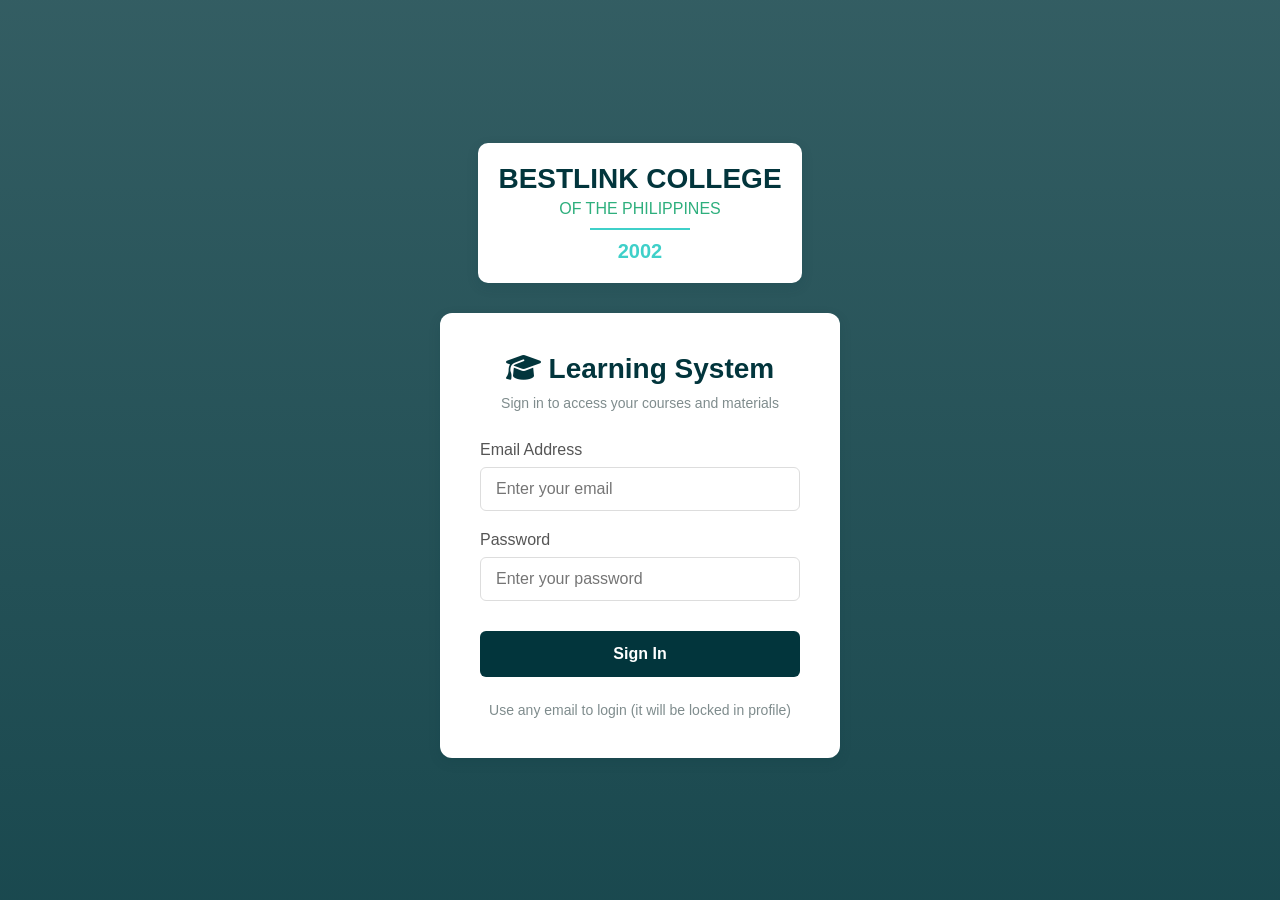
==== commit 54cce167: "Update index.html" ====
--- a/index.html
+++ b/index.html
@@ -14,13 +14,12 @@
         }
 
         :root {
-            /* Primary brand colors from palette */
-            --primary: #02353C;    /* Deep Pine */
-            --secondary: #2EAF7D;  /* Jade Green */
-            --accent: #3FD0C9;     /* Bright Turquoise */
-            --light: #C1F6ED;      /* Mint Ice */
-            --dark: #02353C;       /* Deep Pine */
-            --success: #449342;    /* Meadow Green */
+            --primary: #02353C;
+            --secondary: #2EAF7D;
+            --accent: #3FD0C9;
+            --light: #C1F6ED;
+            --dark: #02353C;
+            --success: #449342;
             --warning: #f39c12;
             --shadow: 0 4px 12px rgba(2, 53, 60, 0.15);
         }
@@ -37,7 +36,6 @@
             padding: 0 20px;
         }
 
-        /* College Logo */
         .college-logo {
             text-align: center;
             margin-bottom: 30px;
@@ -74,7 +72,6 @@
             width: 100px;
         }
 
-        /* Login & Register Pages */
         .auth-container {
             display: flex;
             flex-direction: column;
@@ -82,8 +79,6 @@
             align-items: center;
             min-height: 100vh;
             background: linear-gradient(rgba(2, 53, 60, 0.8), rgba(2, 53, 60, 0.9));
-            background-size: cover;
-            background-position: center;
             padding: 20px;
         }
 
@@ -177,13 +172,11 @@
             text-decoration: underline;
         }
 
-        /* Main Dashboard Layout */
         .dashboard-container {
             display: flex;
             min-height: 100vh;
         }
 
-        /* Sidebar */
         .sidebar {
             width: 250px;
             background-color: var(--primary);
@@ -231,6 +224,7 @@
             text-decoration: none;
             font-size: 16px;
             transition: all 0.3s;
+            cursor: pointer;
         }
 
         .sidebar-menu a:hover, .sidebar-menu a.active {
@@ -244,7 +238,6 @@
             text-align: center;
         }
 
-        /* Main Content */
         .main-content {
             flex: 1;
             margin-left: 250px;
@@ -252,7 +245,6 @@
             background-color: #f8fefd;
         }
 
-        /* Top Navigation */
         .top-nav {
             display: flex;
             justify-content: space-between;
@@ -324,7 +316,6 @@
             justify-content: center;
         }
 
-        /* Dashboard Content */
         .dashboard-content {
             display: grid;
             grid-template-columns: 2fr 1fr;
@@ -351,7 +342,6 @@
             max-width: 600px;
         }
 
-        /* Announcements */
         .announcements {
             background-color: white;
             border-radius: 12px;
@@ -406,7 +396,6 @@
             line-height: 1.6;
         }
 
-        /* Quick Actions */
         .quick-actions {
             background-color: white;
             border-radius: 12px;
@@ -431,6 +420,7 @@
             text-decoration: none;
             color: var(--primary);
             transition: all 0.3s;
+            cursor: pointer;
         }
 
         .action-btn:hover {
@@ -450,7 +440,6 @@
             text-align: center;
         }
 
-        /* Subject Cards */
         .subjects-section {
             grid-column: 1 / -1;
             background-color: white;
@@ -511,10 +500,8 @@
             margin-top: 15px;
         }
 
-        /* Subject Detail Page */
         .subject-detail-header {
-            background: linear-gradient(rgba(2, 53, 60, 0.85), rgba(2, 53, 60, 0.9)), 
-                        url('https://images.unsplash.com/photo-1456513080510-34499c4369c6?ixlib=rb-4.0.3&auto=format&fit=crop&w=2073&q=80');
+            background: linear-gradient(rgba(2, 53, 60, 0.85), rgba(2, 53, 60, 0.9));
             background-size: cover;
             background-position: center;
             color: white;
@@ -574,7 +561,7 @@
             animation: fadeIn 0.5s ease;
         }
 
-        .lessons-container, .summaries-container, .summary-container {
+        .lessons-container, .summaries-container {
             display: grid;
             grid-template-columns: repeat(auto-fill, minmax(300px, 1fr));
             gap: 20px;
@@ -614,7 +601,6 @@
             margin-top: 15px;
         }
 
-        /* Summary Page */
         .summary-container {
             background-color: white;
             border-radius: 12px;
@@ -622,7 +608,6 @@
             box-shadow: var(--shadow);
         }
 
-        /* Offline Learning Page */
         .offline-container {
             background-color: white;
             border-radius: 12px;
@@ -660,7 +645,6 @@
             margin-bottom: 20px;
         }
 
-        /* Quiz Selection Pages */
         .quiz-selection {
             background-color: white;
             border-radius: 12px;
@@ -741,23 +725,6 @@
             border: 1px solid #e74c3c;
         }
 
-        .difficulty-badge:hover, .difficulty-badge.active {
-            color: white;
-        }
-
-        .difficulty-badge.easy:hover, .difficulty-badge.easy.active {
-            background-color: #27ae60;
-        }
-
-        .difficulty-badge.medium:hover, .difficulty-badge.medium.active {
-            background-color: #f39c12;
-        }
-
-        .difficulty-badge.hard:hover, .difficulty-badge.hard.active {
-            background-color: #e74c3c;
-        }
-
-        /* Week Selection Styles */
         .week-selection {
             background: white;
             border-radius: 16px;
@@ -875,17 +842,6 @@
             pointer-events: all;
         }
         
-        .selection-card.selected-difficulty {
-            border: 3px solid var(--secondary);
-            transform: scale(1.02);
-            box-shadow: 0 8px 20px rgba(46, 175, 125, 0.3);
-        }
-        
-        .selection-card.selected-difficulty i {
-            color: var(--secondary);
-        }
-
-        /* Active Quiz Page */
         .quiz-container {
             background-color: white;
             border-radius: 12px;
@@ -990,7 +946,6 @@
             cursor: not-allowed;
         }
 
-        /* Profile Page */
         .profile-container {
             background-color: white;
             border-radius: 12px;
@@ -1059,7 +1014,7 @@
             font-weight: 500;
         }
 
-        .detail-group input, .detail-group textarea {
+        .detail-group input, .detail-group textarea, .detail-group select {
             width: 100%;
             padding: 12px 15px;
             border: 1px solid #ddd;
@@ -1067,9 +1022,142 @@
             font-size: 16px;
         }
 
+        .detail-group input:focus, .detail-group textarea:focus, .detail-group select:focus {
+            outline: none;
+            border-color: var(--secondary);
+        }
+
         .detail-group textarea {
             min-height: 120px;
             resize: vertical;
+        }
+
+        /* Read-only email field style */
+        .readonly-field {
+            background-color: #f5f5f5;
+            border: 1px solid #e0e0e0;
+            border-radius: 6px;
+            padding: 12px 15px;
+            font-size: 16px;
+            color: #666;
+            cursor: not-allowed;
+        }
+
+        /* Clickable year level badge */
+        .year-clickable {
+            display: inline-block;
+            width: 100%;
+            background-color: #f8f9fa;
+            border: 1px solid #ddd;
+            border-radius: 6px;
+            padding: 12px 15px;
+            font-size: 16px;
+            cursor: pointer;
+            transition: all 0.3s;
+            color: var(--primary);
+            font-weight: 500;
+        }
+
+        .year-clickable:hover {
+            background-color: #e8f4fc;
+            border-color: var(--secondary);
+        }
+
+        .year-clickable i {
+            margin-right: 10px;
+            color: var(--secondary);
+        }
+
+        /* Year Level Popup Modal */
+        .year-modal-overlay {
+            position: fixed;
+            top: 0;
+            left: 0;
+            width: 100%;
+            height: 100%;
+            background-color: rgba(0, 0, 0, 0.5);
+            backdrop-filter: blur(3px);
+            display: flex;
+            align-items: center;
+            justify-content: center;
+            z-index: 1000;
+            visibility: hidden;
+            opacity: 0;
+            transition: visibility 0.2s, opacity 0.2s;
+        }
+
+        .year-modal-overlay.active {
+            visibility: visible;
+            opacity: 1;
+        }
+
+        .year-popup-modal {
+            background: white;
+            width: 320px;
+            max-width: 90%;
+            border-radius: 20px;
+            box-shadow: 0 25px 50px rgba(0, 0, 0, 0.3);
+            overflow: hidden;
+            animation: fadeSlideUp 0.2s ease-out;
+        }
+
+        @keyframes fadeSlideUp {
+            from {
+                opacity: 0;
+                transform: translateY(20px);
+            }
+            to {
+                opacity: 1;
+                transform: translateY(0);
+            }
+        }
+
+        .year-popup-header {
+            background: var(--primary);
+            color: white;
+            padding: 1rem 1.5rem;
+            font-weight: 600;
+            font-size: 1.2rem;
+            text-align: center;
+        }
+
+        .year-options-list {
+            padding: 0.5rem 0;
+            display: flex;
+            flex-direction: column;
+        }
+
+        .year-option-item {
+            padding: 0.9rem 1.8rem;
+            font-size: 1.05rem;
+            font-weight: 500;
+            cursor: pointer;
+            transition: background 0.1s;
+            border-bottom: 1px solid #edf2f7;
+            color: #1e2f41;
+            text-align: center;
+        }
+
+        .year-option-item:hover {
+            background: #eaf4fc;
+        }
+
+        .year-option-item:active {
+            background: #cde3f0;
+        }
+
+        .year-popup-cancel {
+            padding: 0.8rem;
+            text-align: center;
+            border-top: 1px solid #e2e8f0;
+            color: #6c86a3;
+            font-weight: 500;
+            cursor: pointer;
+            background: #fcfcfd;
+        }
+
+        .year-popup-cancel:hover {
+            background: #f1f5f9;
         }
 
         .save-btn {
@@ -1089,7 +1177,6 @@
             background-color: #248c64;
         }
 
-        /* Modal */
         .modal {
             display: none;
             position: fixed;
@@ -1127,7 +1214,6 @@
             cursor: pointer;
         }
 
-        /* Quiz Result Modal */
         .quiz-result {
             text-align: center;
         }
@@ -1152,55 +1238,8 @@
             border-radius: 8px;
         }
 
-        /* Responsive */
-        @media (max-width: 1024px) {
-            .sidebar {
-                transform: translateX(-100%);
-                width: 280px;
-            }
-            
-            .sidebar.active {
-                transform: translateX(0);
-            }
-            
-            .main-content {
-                margin-left: 0;
-            }
-            
-            .menu-toggle {
-                display: block;
-                font-size: 24px;
-                cursor: pointer;
-                color: var(--primary);
-            }
-            
-            .dashboard-content {
-                grid-template-columns: 1fr;
-            }
-        }
-
-        @media (max-width: 768px) {
-            .search-box {
-                width: 250px;
-            }
-            
-            .profile-header {
-                flex-direction: column;
-                text-align: center;
-            }
-            
-            .profile-details {
-                grid-template-columns: 1fr;
-            }
-            
-            .subject-cards, .lessons-container, .summaries-container, .selection-grid, .offline-materials, .week-grid {
-                grid-template-columns: 1fr;
-            }
-        }
-
-        /* Utility Classes */
         .hidden {
-            display: none;
+            display: none !important;
         }
 
         .menu-toggle {
@@ -1238,30 +1277,65 @@
             color: var(--secondary);
         }
 
-        .tag-important {
-            background-color: #fde8e8;
-            color: #e74c3c;
-        }
-
-        .progress-bar {
-            height: 8px;
-            background-color: #e0e0e0;
-            border-radius: 4px;
-            overflow: hidden;
-            margin-top: 10px;
-        }
-
-        .progress-fill {
-            height: 100%;
-            background-color: var(--success);
-            border-radius: 4px;
+        .back-button {
+            margin: 10px;
+            padding: 8px 16px;
+            background: #555;
+            color: white;
+            border: none;
+            border-radius: 5px;
+            cursor: pointer;
+        }
+
+        @media (max-width: 1024px) {
+            .sidebar {
+                transform: translateX(-100%);
+                width: 280px;
+            }
+            
+            .sidebar.active {
+                transform: translateX(0);
+            }
+            
+            .main-content {
+                margin-left: 0;
+            }
+            
+            .menu-toggle {
+                display: block;
+                font-size: 24px;
+                cursor: pointer;
+                color: var(--primary);
+            }
+            
+            .dashboard-content {
+                grid-template-columns: 1fr;
+            }
+        }
+
+        @media (max-width: 768px) {
+            .search-box {
+                width: 250px;
+            }
+            
+            .profile-header {
+                flex-direction: column;
+                text-align: center;
+            }
+            
+            .profile-details {
+                grid-template-columns: 1fr;
+            }
+            
+            .subject-cards, .lessons-container, .summaries-container, .selection-grid, .offline-materials, .week-grid {
+                grid-template-columns: 1fr;
+            }
         }
     </style>
 </head>
 <body>
     <!-- Login Page -->
     <div id="loginPage" class="auth-container">
-        <!-- College Logo -->
         <div class="college-logo">
             <div class="logo-container">
                 <h1>BESTLINK COLLEGE</h1>
@@ -1287,74 +1361,28 @@
                 <button type="submit" class="auth-btn">Sign In</button>
             </form>
             <div class="auth-footer">
-                <p>Don't have an account? <a href="#" id="showRegister">Create Account</a></p>
+                <p>Use any email to login (it will be locked in profile)</p>
             </div>
         </div>
     </div>
 
-    <!-- Register Page -->
-    <div id="registerPage" class="auth-container hidden">
-        <!-- College Logo -->
-        <div class="college-logo">
-            <div class="logo-container">
-                <h1>BESTLINK COLLEGE</h1>
-                <h2>OF THE PHILIPPINES</h2>
-                <div class="year">2002</div>
-            </div>
-        </div>
-        
-        <div class="auth-box">
-            <div class="auth-header">
-                <h1><i class="fas fa-user-plus"></i> Create Account</h1>
-                <p>Register to start learning</p>
-            </div>
-            <form id="registerForm" class="auth-form">
-                <div class="form-group">
-                    <label for="registerName">Full Name</label>
-                    <input type="text" id="registerName" placeholder="Enter your full name" required>
-                </div>
-                <div class="form-group">
-                    <label for="registerEmail">Email Address</label>
-                    <input type="email" id="registerEmail" placeholder="Enter your email" required>
-                </div>
-                <div class="form-group">
-                    <label for="registerPassword">Password</label>
-                    <input type="password" id="registerPassword" placeholder="Create a password" required>
-                </div>
-                <div class="form-group">
-                    <label for="registerConfirmPassword">Confirm Password</label>
-                    <input type="password" id="registerConfirmPassword" placeholder="Confirm your password" required>
-                </div>
-                <button type="submit" class="auth-btn">Create Account</button>
-            </form>
-            <div class="auth-footer">
-                <p>Already have an account? <a href="#" id="showLogin">Sign In</a></p>
-            </div>
-        </div>
-    </div>
-
     <!-- Main Dashboard -->
     <div id="dashboard" class="dashboard-container hidden">
-        <!-- Sidebar - Simplified -->
         <div class="sidebar">
-            <div class="sidebar-header">
-                <div class="dashboard-logo">
-                    <h2>BESTLINK COLLEGE</h2>
-                    <p>Learning System</p>
-                </div>
+            <div class="dashboard-logo">
+                <h2>BESTLINK COLLEGE</h2>
+                <p>Learning System</p>
             </div>
             <ul class="sidebar-menu">
-                <li><a href="#" class="active" data-page="home"><i class="fas fa-home"></i> Home</a></li>
-                <li><a href="#" data-page="subjects"><i class="fas fa-book"></i> Subjects</a></li>
-                <li><a href="#" data-page="quizSelectSubject"><i class="fas fa-question-circle"></i> Quizzes</a></li>
-                <li><a href="#" data-page="offline"><i class="fas fa-laptop"></i> Offline Learning</a></li>
-                <li><a href="#" data-page="summary"><i class="fas fa-file-alt"></i> Lesson Summaries</a></li>
+                <li><a data-page="home" class="active"><i class="fas fa-home"></i> Home</a></li>
+                <li><a data-page="subjects"><i class="fas fa-book"></i> Subjects</a></li>
+                <li><a data-page="quizSelectSubject"><i class="fas fa-question-circle"></i> Quizzes</a></li>
+                <li><a data-page="offline"><i class="fas fa-laptop"></i> Offline Learning</a></li>
+                <li><a data-page="summary"><i class="fas fa-file-alt"></i> Lesson Summaries</a></li>
             </ul>
         </div>
 
-        <!-- Main Content -->
         <div class="main-content">
-            <!-- Top Navigation -->
             <div class="top-nav">
                 <div class="menu-toggle">
                     <i class="fas fa-bars"></i>
@@ -1376,7 +1404,7 @@
                 </div>
             </div>
 
-            <!-- Dashboard Pages -->
+            <!-- Home Page -->
             <div id="homePage" class="page-content">
                 <div class="welcome-section">
                     <h1>Welcome back, <span id="welcomeUserName">John</span>!</h1>
@@ -1389,9 +1417,7 @@
                             <h2><i class="fas fa-bullhorn"></i> Announcements</h2>
                             <span class="tag tag-new">3 NEW</span>
                         </div>
-                        <ul class="announcement-list" id="announcementList">
-                            <!-- Announcements will be dynamically added here -->
-                        </ul>
+                        <ul class="announcement-list" id="announcementList"></ul>
                     </div>
                     
                     <div class="quick-actions">
@@ -1399,71 +1425,64 @@
                             <h2><i class="fas fa-bolt"></i> Quick Actions</h2>
                         </div>
                         <div class="action-buttons">
-                            <a href="#" class="action-btn" data-page="quizSelectSubject">
+                            <div class="action-btn" data-page="quizSelectSubject">
                                 <i class="fas fa-question-circle"></i>
                                 <span>Take a Quiz</span>
-                            </a>
-                            <a href="#" class="action-btn" data-page="subjects">
+                            </div>
+                            <div class="action-btn" data-page="subjects">
                                 <i class="fas fa-book-open"></i>
                                 <span>View Subjects</span>
-                            </a>
-                            <a href="#" class="action-btn" data-page="offline">
+                            </div>
+                            <div class="action-btn" data-page="offline">
                                 <i class="fas fa-download"></i>
                                 <span>Offline Materials</span>
-                            </a>
-                            <a href="#" class="action-btn" id="profileBtn">
+                            </div>
+                            <div class="action-btn" id="profileBtn">
                                 <i class="fas fa-user"></i>
                                 <span>My Profile</span>
-                            </a>
+                            </div>
                         </div>
                     </div>
                     
                     <div class="subjects-section">
                         <div class="section-header">
                             <h2><i class="fas fa-book"></i> My Subjects</h2>
-                            <a href="#" data-page="subjects" class="btn btn-primary">View All</a>
+                            <div class="btn btn-primary" data-page="subjects">View All</div>
                         </div>
-                        <div class="subject-cards" id="homeSubjectCards">
-                            <!-- Subject cards will be dynamically added here -->
-                        </div>
+                        <div class="subject-cards" id="homeSubjectCards"></div>
                     </div>
                 </div>
             </div>
 
             <!-- Subjects Page -->
             <div id="subjectsPage" class="page-content hidden">
+                <button class="back-button" onclick="showPage('homePage')">← Back</button>
                 <div class="subject-detail-header">
                     <h1>All Subjects</h1>
                     <p>Browse through all available subjects. Click on any subject to view lessons, summaries, and quizzes.</p>
                 </div>
-                
-                <div class="subject-cards" id="allSubjectCards">
-                    <!-- All subject cards will be dynamically added here -->
-                </div>
+                <div class="subject-cards" id="allSubjectCards"></div>
             </div>
 
             <!-- Subject Detail Page -->
-            <div id="subjectDetailPage" class="page-content hidden">
-                <!-- Content will be dynamically generated -->
-            </div>
-
-            <!-- Quiz: Select Subject Page -->
+            <div id="subjectDetailPage" class="page-content hidden"></div>
+
+            <!-- Quiz Select Subject Page -->
             <div id="quizSelectSubjectPage" class="page-content hidden">
+                <button class="back-button" onclick="showPage('homePage')">← Back</button>
                 <div class="subject-detail-header">
                     <h1>Select Subject for Quiz</h1>
-                    <p>Choose a subject to take a quiz on. After selecting a subject, you can choose the week and difficulty level.</p>
-                </div>
-                
+                    <p>Choose a subject to take a quiz on.</p>
+                </div>
                 <div class="quiz-selection">
                     <h2>Available Subjects</h2>
-                    <div class="selection-grid" id="quizSubjectGrid">
-                        <!-- Quiz subject cards will be dynamically added here -->
-                    </div>
+                    <div class="selection-grid" id="quizSubjectGrid"></div>
                 </div>
             </div>
 
-            <!-- Quiz: Select Week Page -->
+            <!-- Quiz Select Week Page -->
             <div id="quizSelectWeekPage" class="page-content hidden">
+                <button class="back-button" onclick="showPage('quizSelectSubjectPage')">← Back</button>
                 <div class="subject-detail-header" id="quizWeekHeader">
                     <h1>Select Week</h1>
                     <p>Choose which week you want to take a quiz on.</p>
@@ -1484,107 +1503,73 @@
                     
                     <h2><i class="fas fa-calendar-alt"></i> Choose a Week</h2>
                     <p style="color: #7f8c8d; margin-bottom: 15px;">Select the week you want to take a quiz on (Week 1 - Week 17)</p>
-                    
-                    <div class="week-grid" id="weekGrid">
-                        <!-- Week 1-17 will be dynamically generated by JavaScript -->
+                    <div class="week-grid" id="weekGrid"></div>
+                </div>
+
+                <div class="quiz-selection difficulty-section" id="difficultySection" style="margin-top: 40px;">
+                    <h2>Select Difficulty Level</h2>
+                    <p style="margin-bottom: 20px; color: #7f8c8d;">Choose difficulty for Week <span id="difficultyWeekNumber">—</span></p>
+                    <div class="selection-grid">
+                        <div class="selection-card" data-difficulty="easy">
+                            <i class="fas fa-seedling"></i>
+                            <h3>Easy</h3>
+                            <p>Basic concepts</p>
+                            <div class="difficulty-badges">
+                                <span class="difficulty-badge easy">5 Questions</span>
+                            </div>
+                        </div>
+                        <div class="selection-card" data-difficulty="medium">
+                            <i class="fas fa-mountain"></i>
+                            <h3>Medium</h3>
+                            <p>Application level</p>
+                            <div class="difficulty-badges">
+                                <span class="difficulty-badge medium">10 Questions</span>
+                            </div>
+                        </div>
+                        <div class="selection-card" data-difficulty="hard">
+                            <i class="fas fa-fire"></i>
+                            <h3>Hard</h3>
+                            <p>Challenging problems</p>
+                            <div class="difficulty-badges">
+                                <span class="difficulty-badge hard">15 Questions</span>
+                            </div>
+                        </div>
                     </div>
                 </div>
+                
+                <div style="text-align: center; margin: 35px 0 20px;">
+                    <button class="quiz-btn" id="startQuizBtn" style="padding: 15px 50px; font-size: 18px;" disabled>
+                        Start Week <span id="startQuizWeekDisplay">-</span> Quiz
+                    </button>
+                    <p id="startQuizHint" style="margin-top: 12px; color: #7f8c8d; font-size: 14px;">
+                        Select a week to begin
+                    </p>
+                </div>
             </div>
-
-            <!-- Quiz: Select Difficulty Page -->
-           <div id="quizSelectWeekPage" class="page-content hidden">
-    <div class="subject-detail-header" id="quizWeekHeader">
-        <h1>Select Week</h1>
-        <p>Choose which week you want to take a quiz on.</p>
-    </div>
-
-    <div class="week-selection">
-        <div class="selected-week-info" id="selectedWeekInfo">
-            ...
-        </div>
-
-        <h2><i class="fas fa-calendar-alt"></i> Choose a Week</h2>
-        <p style="color: #7f8c8d; margin-bottom: 15px;">Select the week you want to take a quiz on (Week 1 - Week 17)</p>
-
-        <div class="week-grid" id="weekGrid">
-            <!-- weeks generated by JS -->
-        </div>
-    </div>
-
-    <!-- ── MOVED HERE ── -->
-    <div class="quiz-selection difficulty-section" id="difficultySection" style="margin-top: 40px;">
-        <h2>Select Difficulty Level</h2>
-        <p style="margin-bottom: 20px; color: #7f8c8d;">
-            Choose difficulty for Week <span id="difficultyWeekNumber">—</span>
-        </p>
-
-        <div class="selection-grid">
-            <div class="selection-card" data-difficulty="easy">
-                <i class="fas fa-seedling"></i>
-                <h3>Easy</h3>
-                <p>Basic concepts</p>
-                <div class="difficulty-badges">
-                    <span class="difficulty-badge easy">5 Questions</span>
-                </div>
-            </div>
-
-            <div class="selection-card" data-difficulty="medium">
-                <i class="fas fa-mountain"></i>
-                <h3>Medium</h3>
-                <p>Application level</p>
-                <div class="difficulty-badges">
-                    <span class="difficulty-badge medium">10 Questions</span>
-                </div>
-            </div>
-
-            <div class="selection-card" data-difficulty="hard">
-                <i class="fas fa-fire"></i>
-                <h3>Hard</h3>
-                <p>Challenging problems</p>
-                <div class="difficulty-badges">
-                    <span class="difficulty-badge hard">15 Questions</span>
-                </div>
-            </div>
-        </div>
-    </div>
-    <!-- end moved block -->
-</div>
-                    
-                   <div style="text-align: center; margin: 35px 0 20px;">
-    <button class="quiz-btn" id="startQuizBtn" style="padding: 15px 50px; font-size: 18px;" disabled>
-        Start Week <span id="startQuizWeekDisplay">-</span> Quiz
-    </button>
-    <p id="startQuizHint" style="margin-top: 12px; color: #7f8c8d; font-size: 14px;">
-        Select a week to begin
-    </p>
-</div>  
 
             <!-- Active Quiz Page -->
             <div id="activeQuizPage" class="page-content hidden">
-                <div class="quiz-container">
-                    <!-- Quiz content will be dynamically generated -->
-                </div>
+                <button class="back-button" onclick="showPage('quizSelectWeekPage')">← Back to Week Selection</button>
+                <div class="quiz-container"></div>
             </div>
 
             <!-- Summary Page -->
             <div id="summaryPage" class="page-content hidden">
+                <button class="back-button" onclick="showPage('homePage')">← Back</button>
                 <div class="subject-detail-header">
                     <h1>Lesson Summaries</h1>
                     <p>Browse all lesson summaries from your subjects for quick review.</p>
                 </div>
-                
-                <div class="summary-container" id="summaryContainer">
-                    <!-- Summaries will be dynamically added here -->
-                </div>
+                <div class="summary-container" id="summaryContainer"></div>
             </div>
 
             <!-- Offline Learning Page -->
             <div id="offlinePage" class="page-content hidden">
+                <button class="back-button" onclick="showPage('homePage')">← Back</button>
                 <div class="subject-detail-header">
                     <h1>Offline Learning Materials</h1>
                     <p>Download learning materials for offline study.</p>
                 </div>
-                
                 <div class="offline-container">
                     <div class="offline-materials">
                         <div class="material-card">
@@ -1609,8 +1594,9 @@
                 </div>
             </div>
 
-            <!-- Profile Page -->
+            <!-- Profile Page - UPDATED with clickable year level and locked email -->
             <div id="profilePage" class="page-content hidden">
+                <button class="back-button" onclick="showPage('homePage')">← Back</button>
                 <div class="profile-container">
                     <div class="profile-header">
                         <div class="profile-avatar">
@@ -1621,7 +1607,7 @@
                         </div>
                         <div class="profile-info">
                             <h1 id="profileName">John Doe</h1>
-                            <p><i class="fas fa-envelope"></i> john.doe@bestlink.edu.ph</p>
+                            <p><i class="fas fa-envelope"></i> <span id="profileEmailDisplay">john.doe@bestlink.edu.ph</span></p>
                             <p><i class="fas fa-id-card"></i> Student ID: 2025-0001</p>
                             <p><i class="fas fa-calendar"></i> Joined: August 2025</p>
                         </div>
@@ -1632,16 +1618,24 @@
                             <input type="text" id="profileFullName" value="John Doe">
                         </div>
                         <div class="detail-group">
-                            <label>Email</label>
-                            <input type="email" id="profileEmail" value="john.doe@bestlink.edu.ph">
+                            <label>Email (Locked - from login)</label>
+                            <div class="readonly-field" id="lockedEmailField">john.doe@bestlink.edu.ph</div>
                         </div>
                         <div class="detail-group">
                             <label>Course</label>
-                            <input type="text" id="profileCourse" value="BS Information Technology">
+                            <select id="profileCourse">
+                                <option value="BS Information Technology">BS Information Technology</option>
+                                <option value="BS Computer Science">BS Computer Science</option>
+                                <option value="BS Entertainment and Multimedia Computing">BS Entertainment and Multimedia Computing</option>
+                                <option value="BS Information Systems">BS Information Systems</option>
+                                <option value="BS Cybersecurity">BS Cybersecurity</option>
+                            </select>
                         </div>
                         <div class="detail-group">
-                            <label>Year Level</label>
-                            <input type="text" id="profileYear" value="2nd Year">
+                            <label>Year Level <i class="fas fa-mouse-pointer" style="font-size: 12px; color: var(--secondary);"></i></label>
+                            <div class="year-clickable" id="yearLevelClickable">
+                                <i class="fas fa-graduation-cap"></i> <span id="currentYearLevel">2nd Year</span> <i class="fas fa-chevron-down" style="float: right;"></i>
+                            </div>
                         </div>
                         <div class="detail-group">
                             <label>Bio</label>
@@ -1654,7 +1648,23 @@
         </div>
     </div>
 
-    <!-- Change Avatar Modal -->
+    <!-- Year Level Selection Popup Modal -->
+    <div id="yearLevelModal" class="year-modal-overlay">
+        <div class="year-popup-modal">
+            <div class="year-popup-header">
+                <i class="fas fa-graduation-cap"></i> Select Year Level
+            </div>
+            <div class="year-options-list">
+                <div class="year-option-item" data-year="1st Year">1st Year</div>
+                <div class="year-option-item" data-year="2nd Year">2nd Year</div>
+                <div class="year-option-item" data-year="3rd Year">3rd Year</div>
+                <div class="year-option-item" data-year="4th Year">4th Year</div>
+            </div>
+            <div class="year-popup-cancel" id="closeYearModal">Cancel</div>
+        </div>
+    </div>
+
+    <!-- Modals -->
     <div id="avatarModal" class="modal">
         <div class="modal-content">
             <div class="close-modal">&times;</div>
@@ -1671,46 +1681,38 @@
         </div>
     </div>
 
-        <!-- Quiz Result Modal -->
-<div id="quizResultModal" class="modal">
-    <div class="modal-content quiz-result">
-        <div class="close-modal">×</div>
-        <h2>Quiz Completed!</h2>
-        <div class="result-score" id="quizScore">0/10</div>
-        <h3 id="quizResultTitle">Good Job!</h3>
-        <div class="result-details">
-            <p><strong>Subject:</strong> <span id="resultSubject">N/A</span></p>
-            <p><strong>Week:</strong> <span id="resultWeek">N/A</span></p>
-            <p><strong>Difficulty:</strong> <span id="resultDifficulty">N/A</span></p>
-            <p><strong>Time Taken:</strong> <span id="resultTime">0:00</span></p>
-            <p><strong>Correct Answers:</strong> <span id="resultCorrect">0</span> out of <span id="resultTotal">0</span></p>
-            <p><strong>Percentage:</strong> <span id="resultPercentage">0%</span></p>
-        </div>
-
-        <!-- ADD/REPLACE THIS BUTTON SECTION -->
-        <div style="margin-top: 30px; text-align: center;">
-            <button class="quiz-btn" id="reviewQuizBtn" style="margin-right: 15px; background-color: #3498db;">
-                <i class="fas fa-eye"></i> Review Answers
-            </button>
-            <button class="quiz-btn" id="backToWeekBtn" style="background-color: #7f8c8d;">
-                <i class="fas fa-arrow-left"></i> Back to Week Selection
-            </button>
+    <div id="quizResultModal" class="modal">
+        <div class="modal-content quiz-result">
+            <div class="close-modal">×</div>
+            <h2>Quiz Completed!</h2>
+            <div class="result-score" id="quizScore">0/10</div>
+            <h3 id="quizResultTitle">Good Job!</h3>
+            <div class="result-details">
+                <p><strong>Subject:</strong> <span id="resultSubject">N/A</span></p>
+                <p><strong>Week:</strong> <span id="resultWeek">N/A</span></p>
+                <p><strong>Difficulty:</strong> <span id="resultDifficulty">N/A</span></p>
+                <p><strong>Time Taken:</strong> <span id="resultTime">0:00</span></p>
+                <p><strong>Correct Answers:</strong> <span id="resultCorrect">0</span> out of <span id="resultTotal">0</span></p>
+                <p><strong>Percentage:</strong> <span id="resultPercentage">0%</span></p>
+            </div>
+            <div style="margin-top: 30px; text-align: center;">
+                <button class="quiz-btn" id="reviewQuizBtn" style="margin-right: 15px; background-color: #3498db;">
+                    <i class="fas fa-eye"></i> Review Answers
+                </button>
+                <button class="quiz-btn" id="backToWeekBtn" style="background-color: #7f8c8d;">
+                    <i class="fas fa-arrow-left"></i> Back to Week Selection
+                </button>
+            </div>
         </div>
     </div>
-</div>
-    <!-- MOVE IT HERE – top-level modal, same level as other modals -->
+
     <div id="difficultyModal" class="modal">
         <div class="modal-content" style="max-width: 700px;">
             <div class="close-modal" onclick="closeDifficultyModal()">×</div>
-            <h2 style="text-align:center; color: var(--primary); margin-bottom: 8px;">
-                Choose Difficulty
-            </h2>
-            <p style="text-align:center; color: #666; margin-bottom: 30px;">
-                Week <span id="diffModalWeek">—</span> — Select level
-            </p>
-
+            <h2 style="text-align:center; color: var(--primary); margin-bottom: 8px;">Choose Difficulty</h2>
+            <p style="text-align:center; color: #666; margin-bottom: 30px;">Week <span id="diffModalWeek">—</span> — Select level</p>
             <div class="selection-grid" style="margin: 0;">
-                <div class="selection-card" data-difficulty="easy" onclick="startQuizWithDifficulty('easy')">
+                <div class="selection-card" data-difficulty="easy">
                     <i class="fas fa-seedling"></i>
                     <h3>Easy</h3>
                     <p>Basic concepts</p>
@@ -1718,8 +1720,7 @@
                         <span class="difficulty-badge easy">5 Questions</span>
                     </div>
                 </div>
-
-                <div class="selection-card" data-difficulty="medium" onclick="startQuizWithDifficulty('medium')">
+                <div class="selection-card" data-difficulty="medium">
                     <i class="fas fa-mountain"></i>
                     <h3>Medium</h3>
                     <p>Application level</p>
@@ -1727,13 +1728,12 @@
                         <span class="difficulty-badge medium">10 Questions</span>
                     </div>
                 </div>
-
-                <div class="selection-card" data-difficulty="hard" onclick="startQuizWithDifficulty('hard')">
+                <div class="selection-card" data-difficulty="hard">
                     <i class="fas fa-fire"></i>
                     <h3>Hard</h3>
                     <p>Challenging problems</p>
                     <div class="difficulty-badges">
-                        <span class="difficulty-badge hard">20 Questions</span>
+                        <span class="difficulty-badge hard">15 Questions</span>
                     </div>
                 </div>
             </div>
@@ -1743,12 +1743,8 @@
     <script>
         // ==================== DATA ====================
         
-        // Subjects
-        const SUBJECTS = [
-            "SIA", "GE9", "DM102", "PATHFIT", "NET102", "WEB DEV", "CC105", "ITE"
-        ];
-
-        // Subject background images
+        const SUBJECTS = ["SIA", "GE9", "DM102", "PATHFIT", "NET102", "WEB DEV", "CC105", "ITE"];
+
         const SUBJECT_BG = {
             "SIA": "https://images.unsplash.com/photo-1555066931-4365d14bab8c?auto=format&fit=crop&w=1600&q=60",
             "GE9": "https://images.unsplash.com/photo-1523240795612-9a054b0db644?auto=format&fit=crop&w=1600&q=60",
@@ -1760,7 +1756,6 @@
             "ITE": "https://images.unsplash.com/photo-1522071820081-009f0129c71c?auto=format&fit=crop&w=1600&q=60"
         };
 
-        // Subject colors
         const SUBJECT_COLORS = {
             "SIA": "#3498db",
             "GE9": "#9b59b6",
@@ -1772,7 +1767,6 @@
             "ITE": "#1abc9c"
         };
 
-        // Lessons and Summaries
         const LESSONS = {
             "SIA": [
                 { title: "Lesson 1: Introduction to Systems", summary: "• What is a system?\n• Components, input-process-output\n• Example: LMS as a system\n\nSummary: Systems are structured parts working together to achieve a goal." },
@@ -1810,49 +1804,68 @@
             ]
         };
 
-        // Announcements
         const ANNOUNCEMENTS = [
             { title: "Update Student Info", date: "Nov 29 - Dec 7, 2025", body: "Please update your student information. Stay ready for announcements." },
             { title: "No Screenshot Policy", date: "Ongoing", body: "No screenshots, no copying, no sharing of modules." },
             { title: "Quiz Week", date: "Next schedule", body: "Prepare for offline quizzes per subject." }
         ];
 
-        // Quizzes
         const QUIZZES = {
             "SIA": [
-                { q: "What does SDLC stand for?", choices: ["System Design Life Cycle", "Software Development Life Cycle", "System Data Level Control", "None"], a: 1, exp: "SDLC = Software Development Life Cycle." },
-                { q: "Which comes first in SDLC?", choices: ["Testing", "Planning", "Maintenance", "Deployment"], a: 1, exp: "Planning is typically the first phase." },
-                { q: "What is a system?", choices: ["Random collection of parts", "Structured parts working together", "Single component", "Software only"], a: 1, exp: "A system is structured parts working together." },
-                { q: "Functional requirements describe:", choices: ["What system should do", "How system should perform", "System speed", "System color"], a: 0, exp: "Functional requirements describe what the system should do." }
+                { q:"What does SDLC stand for?", choices:["System Design Life Cycle","Software Development Life Cycle","System Data Level Control","None"], a:1, exp:"SDLC = Software Development Life Cycle." },
+                { q:"Which comes first in SDLC?", choices:["Testing","Planning","Maintenance","Deployment"], a:1, exp:"Planning is typically the first phase." },
+                { q:"What phase involves coding?", choices:["Analysis","Design","Implementation","Planning"], a:2, exp:"Implementation is where the actual coding happens." },
+                { q:"Which model uses a step-by-step approach?", choices:["Agile","Waterfall","Chaos","Random"], a:1, exp:"Waterfall flows downwards like a waterfall." },
+                { q:"What is the goal of Testing?", choices:["To find bugs","To sell software","To make it look pretty","None"], a:0, exp:"Testing ensures the software works correctly." }
             ],
             "GE9": [
-                { q: "Non-verbal communication includes:", choices: ["Tone of voice", "Emails", "Speeches", "Reports"], a: 0, exp: "Tone, gestures, facial expressions are non-verbal cues." },
-                { q: "Critical thinking focuses on:", choices: ["Guessing", "Evidence", "Rumors", "Memes"], a: 1, exp: "Critical thinking uses evidence and reasoning." }
+                { q:"Non-verbal communication includes:", choices:["Tone of voice","Emails","Speeches","Reports"], a:0, exp:"Tone, gestures, facial expressions are non-verbal cues." },
+                { q:"Critical thinking focuses on:", choices:["Guessing","Evidence","Rumors","Memes"], a:1, exp:"Critical thinking uses evidence and reasoning." },
+                { q:"Active listening requires:", choices:["Ignoring","Eye contact","Sleeping","Talking over"], a:1, exp:"Eye contact shows you are engaged." },
+                { q:"Ethical communication is:", choices:["Lying","Honest","Manipulative","Secretive"], a:1, exp:"Ethics is about being truthful and fair." },
+                { q:"A barrier to communication is:", choices:["Clarity","Noise","Feedback","Understanding"], a:1, exp:"Noise disrupts the message." }
             ],
             "DM102": [
-                { q: "A table consists of:", choices: ["Rows and columns", "Only rows", "Only columns", "Graphs"], a: 0, exp: "Tables are made of rows and columns." },
-                { q: "Primary key is used to:", choices: ["Duplicate records", "Uniquely identify rows", "Store images", "Hide data"], a: 1, exp: "Primary key uniquely identifies a record." }
+                { q:"A table consists of:", choices:["Rows and columns","Only rows","Only columns","Graphs"], a:0, exp:"Tables are made of rows and columns." },
+                { q:"Primary key is used to:", choices:["Duplicate records","Uniquely identify rows","Store images","Hide data"], a:1, exp:"Primary key uniquely identifies a record." },
+                { q:"SQL stands for:", choices:["Simple Query Language","Structured Query Language","System Query List","None"], a:1, exp:"SQL is the standard language for databases." },
+                { q:"Which command adds data?", choices:["DELETE","SELECT","INSERT","DROP"], a:2, exp:"INSERT adds new records to a table." },
+                { q:"A database is a collection of:", choices:["Movies","Organized data","Loose papers","Random files"], a:1, exp:"Databases store information in an organized way." }
             ],
             "PATHFIT": [
-                { q: "Warm-up helps to:", choices: ["Increase injury risk", "Prepare body", "Stop blood flow", "None"], a: 1, exp: "Warm-up prepares muscles and heart rate." },
-                { q: "Hydration is important because:", choices: ["It reduces energy", "It supports body functions", "It causes cramps", "None"], a: 1, exp: "Water supports many body functions." }
+                { q:"Warm-up helps to:", choices:["Increase injury risk","Prepare body","Stop blood flow","None"], a:1, exp:"Warm-up prepares muscles and heart rate." },
+                { q:"Hydration is important because:", choices:["It reduces energy","It supports body functions","It causes cramps","None"], a:1, exp:"Water supports many body functions." },
+                { q:"Target heart rate is for:", choices:["Sleeping","Exercise intensity","Eating","Coding"], a:1, exp:"It helps track how hard you are working out." },
+                { q:"A 'Cool-down' is done:", choices:["Before exercise","After exercise","During sleep","Never"], a:1, exp:"Cool-down helps the body return to rest safely." },
+                { q:"Aerobic exercise includes:", choices:["Lifting 1kg","Running","Sitting","Holding breath"], a:1, exp:"Aerobic exercise uses oxygen (like jogging)." }
             ],
             "NET102": [
-                { q: "LAN stands for:", choices: ["Local Area Network", "Large Area Network", "Low Access Node", "None"], a: 0, exp: "LAN = Local Area Network." },
-                { q: "IPv4 format example:", choices: ["192.168.1.1", "GG:HH:II", "www.site.com", "None"], a: 0, exp: "IPv4 uses dotted decimal numbers." }
+                { q:"LAN stands for:", choices:["Local Area Network","Large Area Network","Low Access Node","None"], a:0, exp:"LAN = Local Area Network." },
+                { q:"IPv4 format example:", choices:["192.168.1.1","GG:HH:II","www.site.com","None"], a:0, exp:"IPv4 uses dotted decimal numbers." },
+                { q:"Which device connects networks?", choices:["Monitor","Router","Mouse","Keyboard"], a:1, exp:"Routers route traffic between networks." },
+                { q:"IP stands for:", choices:["Internal Power","Internet Protocol","Instant Page","None"], a:1, exp:"IP is the address system for the internet." },
+                { q:"A firewall is used for:", choices:["Heating","Security","Speeding up","Cooling"], a:1, exp:"Firewalls block unauthorized access." }
             ],
             "WEB DEV": [
-                { q: "HTML is used for:", choices: ["Structure", "Styling", "Database", "Routing"], a: 0, exp: "HTML defines structure." },
-                { q: "CSS is used for:", choices: ["Structure", "Styling", "Server", "Compile"], a: 1, exp: "CSS defines styles and layout." },
-                { q: "JavaScript is used for:", choices: ["Structure", "Styling", "Interactivity", "Database"], a: 2, exp: "JS adds interactivity and dynamic behavior." }
+                { q:"HTML is used for:", choices:["Structure","Styling","Database","Routing"], a:0, exp:"HTML defines structure." },
+                { q:"CSS is used for:", choices:["Structure","Styling","Server","Compile"], a:1, exp:"CSS defines styles and layout." },
+                { q:"JavaScript makes pages:", choices:["Static","Interactive","Black and white","Slow"], a:1, exp:"JS adds logic and interactivity." },
+                { q:"An <a> tag is for:", choices:["Images","Links","Audio","Arrows"], a:1, exp:"<a> stands for 'anchor', used for links." },
+                { q:"Which tag is for a heading?", choices:["<p>","<h1>","<span>","<br>"], a:1, exp:"<h1> is the largest heading tag." }
             ],
             "CC105": [
-                { q: "OS means:", choices: ["Open Software", "Operating System", "Online Service", "None"], a: 1, exp: "OS = Operating System." },
-                { q: "Phishing is:", choices: ["Fishing sport", "Online scam", "A browser", "A virus always"], a: 1, exp: "Phishing is a social engineering scam." }
+                { q:"OS means:", choices:["Open Software","Operating System","Online Service","None"], a:1, exp:"OS = Operating System." },
+                { q:"Phishing is:", choices:["Fishing sport","Online scam","A browser","A virus always"], a:1, exp:"Phishing is a social engineering scam." },
+                { q:"A virus is a type of:", choices:["Hardware","Malware","Input","Software driver"], a:1, exp:"Malware is malicious software." },
+                { q:"RAM is:", choices:["Permanent","Temporary","A animal","A screen"], a:1, exp:"RAM is volatile (temporary) memory." },
+                { q:"The 'Brain' of the computer:", choices:["Mouse","CPU","RAM","Monitor"], a:1, exp:"CPU handles all instructions." }
             ],
             "ITE": [
-                { q: "IT ethics focuses on:", choices: ["Privacy & responsibility", "Cheating", "Hacking always", "None"], a: 0, exp: "Ethics includes privacy and responsibility." },
-                { q: "Professionalism includes:", choices: ["Respect", "Late work", "Avoid teamwork", "None"], a: 0, exp: "Respect and good attitude are professionalism." }
+                { q:"IT ethics focuses on:", choices:["Privacy & responsibility","Cheating","Hacking always","None"], a:0, exp:"Ethics includes privacy and responsibility." },
+                { q:"Professionalism includes:", choices:["Respect","Late work","Avoid teamwork","None"], a:0, exp:"Respect and good attitude are professionalism." },
+                { q:"Intellectual Property refers to:", choices:["Buying land","Creative works","Old computers","None"], a:1, exp:"IP protects creations of the mind (code, art)." },
+                { q:"A 'Netiquette' is:", choices:["A network tool","Internet etiquette","A fish net","None"], a:1, exp:"Netiquette is the code of polite online behavior." },
+                { q:"Cyberbullying is:", choices:["Funny","Harmful","Legal","Productive"], a:1, exp:"Harassing people online is harmful and often illegal." }
             ]
         };
 
@@ -1873,49 +1886,93 @@
         let currentUser = {
             name: "John Doe",
             email: "john.doe@bestlink.edu.ph",
-            avatar: "https://via.placeholder.com/40"
+            avatar: "https://via.placeholder.com/40",
+            yearLevel: "2nd Year",
+            course: "BS Information Technology"
         };
 
         // ==================== INITIALIZATION ====================
         
         document.addEventListener('DOMContentLoaded', function() {
-            // Initialize app
             initApp();
-            const btn = document.getElementById('startQuizBtn');
-    if (btn) {
-        btn.addEventListener('click', openDifficultyModal);
-    }
         });
 
         function initApp() {
-            // Load subjects
             loadSubjects();
             loadQuizSubjects();
             loadHomeSubjects();
-            
-            // Load announcements
             loadAnnouncements();
-            
-            // Load summaries
             loadSummaries();
-            
-            // Generate week grid
             generateWeekGrid();
-            
-            // Setup event listeners
             setupEventListeners();
-            
-            // Setup week selection
             setupWeekSelection();
-            
-            // Setup login/register
             setupAuth();
-            
-            // Setup sidebar navigation
             setupNavigation();
-            
-            // Update user info
+            setupYearLevelPopup();
             updateUserInfo();
+        }
+
+        // ==================== YEAR LEVEL POPUP FUNCTION ====================
+        
+        function setupYearLevelPopup() {
+            const yearClickable = document.getElementById('yearLevelClickable');
+            const yearModal = document.getElementById('yearLevelModal');
+            const closeModal = document.getElementById('closeYearModal');
+            const yearOptions = document.querySelectorAll('.year-option-item');
+            
+            if (yearClickable) {
+                yearClickable.addEventListener('click', function() {
+                    yearModal.classList.add('active');
+                });
+            }
+            
+            if (closeModal) {
+                closeModal.addEventListener('click', function() {
+                    yearModal.classList.remove('active');
+                });
+            }
+            
+            // Close modal when clicking outside
+            yearModal.addEventListener('click', function(e) {
+                if (e.target === yearModal) {
+                    yearModal.classList.remove('active');
+                }
+            });
+            
+            // Handle year selection
+            yearOptions.forEach(option => {
+                option.addEventListener('click', function() {
+                    const selectedYear = this.dataset.year;
+                    currentUser.yearLevel = selectedYear;
+                    document.getElementById('currentYearLevel').textContent = selectedYear;
+                    yearModal.classList.remove('active');
+                    showToast(`Year level set to ${selectedYear}`, 1500);
+                });
+            });
+        }
+        
+        function showToast(message, duration = 2000) {
+            // Create temporary toast element
+            const toast = document.createElement('div');
+            toast.textContent = message;
+            toast.style.cssText = `
+                position: fixed;
+                bottom: 30px;
+                left: 50%;
+                transform: translateX(-50%);
+                background: var(--primary);
+                color: white;
+                padding: 10px 20px;
+                border-radius: 8px;
+                z-index: 2000;
+                font-size: 14px;
+                animation: fadeIn 0.3s ease;
+                box-shadow: 0 4px 12px rgba(0,0,0,0.2);
+            `;
+            document.body.appendChild(toast);
+            setTimeout(() => {
+                toast.remove();
+            }, duration);
         }
 
         // ==================== SUBJECT FUNCTIONS ====================
@@ -1925,10 +1982,8 @@
             if (!container) return;
             
             container.innerHTML = '';
-            
             SUBJECTS.forEach(subject => {
-                const card = createSubjectCard(subject);
-                container.appendChild(card);
+                container.appendChild(createSubjectCard(subject));
             });
         }
 
@@ -1937,11 +1992,8 @@
             if (!container) return;
             
             container.innerHTML = '';
-            
-            // Show first 4 subjects on home page
             SUBJECTS.slice(0, 4).forEach(subject => {
-                const card = createSubjectCard(subject);
-                container.appendChild(card);
+                container.appendChild(createSubjectCard(subject));
             });
         }
 
@@ -1950,15 +2002,11 @@
             if (!container) return;
             
             container.innerHTML = '';
-            
             SUBJECTS.forEach(subject => {
                 const card = document.createElement('div');
                 card.className = 'selection-card';
                 card.dataset.subject = subject;
-                
-                // Get color for subject
-                const color = SUBJECT_COLORS[subject] || '#2EAF7D'
-                
+                const color = SUBJECT_COLORS[subject] || '#2EAF7D';
                 card.innerHTML = `
                     <i class="fas fa-book" style="color: ${color};"></i>
                     <h3>${subject}</h3>
@@ -1967,11 +2015,7 @@
                         <span class="difficulty-badge easy">${QUIZZES[subject]?.length || 0} questions</span>
                     </div>
                 `;
-                
-                card.addEventListener('click', function() {
-                    selectQuizSubject(subject);
-                });
-                
+                card.addEventListener('click', () => selectQuizSubject(subject));
                 container.appendChild(card);
             });
         }
@@ -1979,9 +2023,8 @@
         function createSubjectCard(subject) {
             const card = document.createElement('div');
             card.className = 'subject-card';
-            
             const bgImage = SUBJECT_BG[subject] || 'https://images.unsplash.com/photo-1456513080510-34499c4369c6';
-            const color = SUBJECT_COLORS[subject] || '#2EAF7D'
+            const color = SUBJECT_COLORS[subject] || '#2EAF7D';
             
             card.innerHTML = `
                 <div class="subject-header" style="background: linear-gradient(135deg, ${color}dd, ${color});">
@@ -1996,11 +2039,7 @@
                     </div>
                 </div>
             `;
-            
-            card.addEventListener('click', function() {
-                openSubjectDetail(subject);
-            });
-            
+            card.addEventListener('click', () => openSubjectDetail(subject));
             return card;
         }
 
@@ -2018,37 +2057,31 @@
             return descriptions[subject] || "Course subject";
         }
 
-        // ==================== SUBJECT DETAIL ====================
-        
         function openSubjectDetail(subject) {
             const page = document.getElementById('subjectDetailPage');
             if (!page) return;
             
-            // Create subject detail content
             page.innerHTML = `
+                <button class="back-button" onclick="showPage('subjectsPage')">← Back to Subjects</button>
                 <div class="subject-detail-header" style="background: linear-gradient(rgba(2, 53, 60, 0.85), rgba(2, 53, 60, 0.9)), url('${SUBJECT_BG[subject]}');">
                     <h1>${subject}</h1>
                     <p>${getSubjectDescription(subject)}</p>
                 </div>
-                
                 <div class="subject-tabs">
                     <button class="tab-btn active" data-tab="lessons">Lessons</button>
                     <button class="tab-btn" data-tab="summaries">Summaries</button>
                     <button class="tab-btn" data-tab="quizzes">Quizzes</button>
                 </div>
-                
                 <div id="lessonsTab" class="tab-content active">
                     <div class="lessons-container">
                         ${generateLessonsHTML(subject)}
                     </div>
                 </div>
-                
                 <div id="summariesTab" class="tab-content">
                     <div class="summaries-container">
                         ${generateSummariesHTML(subject)}
                     </div>
                 </div>
-                
                 <div id="quizzesTab" class="tab-content">
                     <div class="quiz-selection">
                         <h2>Take a Quiz</h2>
@@ -2062,10 +2095,7 @@
                 </div>
             `;
             
-            // Setup tab switching
             setupTabs();
-            
-            // Show page
             showPage('subjectDetailPage');
         }
 
@@ -2100,14 +2130,10 @@
             const tabBtns = document.querySelectorAll('.tab-btn');
             tabBtns.forEach(btn => {
                 btn.addEventListener('click', function() {
-                    // Remove active class from all tabs
                     tabBtns.forEach(b => b.classList.remove('active'));
                     document.querySelectorAll('.tab-content').forEach(t => t.classList.remove('active'));
-                    
-                    // Add active class to clicked tab
                     this.classList.add('active');
-                    const tabId = this.dataset.tab + 'Tab';
-                    document.getElementById(tabId).classList.add('active');
+                    document.getElementById(this.dataset.tab + 'Tab').classList.add('active');
                 });
             });
         }
@@ -2121,32 +2147,28 @@
                 questions: QUIZZES[subject] || []
             };
             
-            // Update headers
             const weekHeader = document.getElementById('quizWeekHeader');
             if (weekHeader) {
                 weekHeader.innerHTML = `
                     <h1>${subject} - Select Week</h1>
-                    <p>Choose which week you want to take a quiz on. Each week has different topics and difficulty levels.</p>
+                    <p>Choose which week you want to take a quiz on.</p>
                 `;
             }
             
-            const difficultyHeader = document.getElementById('quizDifficultyHeader');
-            if (difficultyHeader) {
-                difficultyHeader.innerHTML = `
-                    <h1>${subject} - Select Difficulty</h1>
-                    <p>Choose the difficulty level for your quiz.</p>
-                `;
-            }
-            
-            // Reset week selection
             quizState.selectedWeek = null;
             quizState.selectedDifficulty = null;
-            document.getElementById('selectedWeekInfo').classList.remove('active');
-            document.getElementById('startQuizBtn').disabled = true;
-            document.getElementById('startQuizHint').textContent = 'Please select a week first';
-            document.getElementById('difficultySection').classList.remove('active');
-            
-            // Show week selection page
+            const weekInfo = document.getElementById('selectedWeekInfo');
+            if (weekInfo) weekInfo.classList.remove('active');
+            
+            const startBtn = document.getElementById('startQuizBtn');
+            if (startBtn) startBtn.disabled = true;
+            
+            const hint = document.getElementById('startQuizHint');
+            if (hint) hint.textContent = 'Select a week to begin';
+            
+            const diffSection = document.getElementById('difficultySection');
+            if (diffSection) diffSection.classList.remove('active');
+            
             showPage('quizSelectWeekPage');
         }
 
@@ -2155,35 +2177,17 @@
             if (!weekGrid) return;
             
             weekGrid.innerHTML = '';
-            
             for (let i = 1; i <= 17; i++) {
                 const weekCard = document.createElement('div');
                 weekCard.className = 'week-card';
                 weekCard.dataset.week = i;
-                
                 let icon = 'fa-calendar-alt';
                 let label = '';
-                
-                if (i <= 5) {
-                    icon = 'fa-seedling';
-                    label = 'Fundamentals';
-                } else if (i <= 10) {
-                    icon = 'fa-mountain';
-                    label = 'Core Concepts';
-                } else if (i <= 15) {
-                    icon = 'fa-fire';
-                    label = 'Advanced';
-                } else {
-                    icon = 'fa-trophy';
-                    label = 'Final Topics';
-                }
-                
-                weekCard.innerHTML = `
-                    <i class="fas ${icon}"></i>
-                    <span class="week-number">Week ${i}</span>
-                    <span class="week-label">${label}</span>
-                `;
-                
+                if (i <= 5) { icon = 'fa-seedling'; label = 'Fundamentals'; }
+                else if (i <= 10) { icon = 'fa-mountain'; label = 'Core Concepts'; }
+                else if (i <= 15) { icon = 'fa-fire'; label = 'Advanced'; }
+                else { icon = 'fa-trophy'; label = 'Final Topics'; }
+                weekCard.innerHTML = `<i class="fas ${icon}"></i><span class="week-number">Week ${i}</span><span class="week-label">${label}</span>`;
                 weekGrid.appendChild(weekCard);
             }
         }
@@ -2196,91 +2200,74 @@
                 const weekCard = e.target.closest('.week-card');
                 if (!weekCard) return;
                 
-                // Remove selected class from all week cards
-                document.querySelectorAll('.week-card').forEach(card => {
-                    card.classList.remove('selected');
-                });
-                
-                // Add selected class to clicked card
+                document.querySelectorAll('.week-card').forEach(card => card.classList.remove('selected'));
                 weekCard.classList.add('selected');
                 
-                // Update quiz state
                 const weekNumber = weekCard.dataset.week;
                 quizState.selectedWeek = weekNumber;
                 
-                // Show selected week info
                 document.getElementById('selectedWeekDisplay').textContent = `Week ${weekNumber}`;
                 document.getElementById('selectedWeekNumber').textContent = weekNumber;
+                document.getElementById('startQuizWeekDisplay').textContent = weekNumber;
                 
-                // Update progress bar
                 const progressPercentage = (weekNumber / 17) * 100;
                 document.getElementById('weekProgressFill').style.width = `${progressPercentage}%`;
                 document.querySelector('.week-progress span:last-child').textContent = `${weekNumber}/17 weeks`;
+                document.getElementById('selectedWeekInfo').classList.add('active');
+                document.getElementById('difficultyWeekNumber').textContent = weekNumber;
                 
-                document.getElementById('selectedWeekInfo').classList.add('active');
-                
-                // Update difficulty section
-                document.getElementById('difficultyWeekNumber').textContent = weekNumber;
-                document.querySelectorAll('.difficulty-week-ref').forEach(el => {
-                    el.textContent = weekNumber;
-                });
-                
-                // Update quiz button
                 const startBtn = document.getElementById('startQuizBtn');
                 startBtn.textContent = `Start Week ${weekNumber} Quiz`;
                 startBtn.disabled = false;
-                document.getElementById('startQuizHint').textContent = 'Click Start Quiz to begin';
-                
-                // Activate difficulty section
+                document.getElementById('startQuizHint').textContent = 'Select difficulty level to begin';
                 document.getElementById('difficultySection').classList.add('active');
             });
         }
 
-        function startQuiz() {
+        function openDifficultyModal() {
             if (!quizState.selectedWeek) {
-                alert('Please select a week first');
+                alert("Please select a week first.");
                 return;
             }
-            
-            if (!quizState.selectedDifficulty) {
-                alert('Please select a difficulty level');
+            document.getElementById('diffModalWeek').textContent = quizState.selectedWeek;
+            document.getElementById('difficultyModal').style.display = 'flex';
+        }
+
+        function closeDifficultyModal() {
+            document.getElementById('difficultyModal').style.display = 'none';
+        }
+
+        function startQuizWithDifficulty(difficulty) {
+            quizState.selectedDifficulty = difficulty;
+            closeDifficultyModal();
+            startQuiz();
+        }
+
+        function startQuiz() {
+            if (!quizState.selectedWeek || !quizState.selectedDifficulty) {
+                alert('Please select week and difficulty');
                 return;
             }
             
-            // Get questions for selected subject
             const subjectQuestions = QUIZZES[quizState.selectedSubject.id] || [];
-            
-            // Determine number of questions based on difficulty
-            let numQuestions = 10;
-            if (quizState.selectedDifficulty === 'medium') numQuestions = 15;
-            if (quizState.selectedDifficulty === 'hard') numQuestions = 20;
-            
-            // Prepare quiz questions (take first N questions or repeat if not enough)
-            let questions = [];
-            if (subjectQuestions.length >= numQuestions) {
-                questions = subjectQuestions.slice(0, numQuestions);
-            } else {
-                // Repeat questions if not enough
-                while (questions.length < numQuestions) {
-                    questions = questions.concat(subjectQuestions);
-                }
-                questions = questions.slice(0, numQuestions);
+            let numQuestions = 5;
+            if (quizState.selectedDifficulty === 'medium') numQuestions = 10;
+            if (quizState.selectedDifficulty === 'hard') numQuestions = 15;
+            
+            let questions = subjectQuestions.slice(0, numQuestions);
+            while (questions.length < numQuestions) {
+                questions = questions.concat(subjectQuestions);
             }
-            
-            // Set quiz state
+            questions = questions.slice(0, numQuestions);
+            
             quizState.currentQuestions = questions;
             quizState.currentQuestionIndex = 0;
             quizState.userAnswers = new Array(questions.length).fill(null);
-            quizState.timeLeft = numQuestions * 60; // 1 minute per question
+            quizState.timeLeft = numQuestions * 60;
             quizState.quizStartTime = Date.now();
             
-            // Show quiz page
             showPage('activeQuizPage');
-            
-            // Load first question
             loadQuizQuestion();
-            
-            // Start timer
             startQuizTimer();
         }
 
@@ -2291,82 +2278,47 @@
             const question = quizState.currentQuestions[quizState.currentQuestionIndex];
             const currentNum = quizState.currentQuestionIndex + 1;
             const totalNum = quizState.currentQuestions.length;
-            
-            // Calculate progress percentage
             const progressPercentage = (currentNum / totalNum) * 100;
             
             quizContainer.innerHTML = `
                 <div class="quiz-header">
-                    <h2>${quizState.selectedSubject.name} - Week ${quizState.selectedWeek}</h2>
-                    <div class="quiz-timer" id="quizTimer">
-                        <i class="fas fa-clock"></i> <span id="timerDisplay">${formatTime(quizState.timeLeft)}</span>
-                    </div>
-                </div>
-                
+                    <h2>${quizState.selectedSubject.name} - Week ${quizState.selectedWeek} (${quizState.selectedDifficulty})</h2>
+                    <div class="quiz-timer"><i class="fas fa-clock"></i> <span id="timerDisplay">${formatTime(quizState.timeLeft)}</span></div>
+                </div>
                 <div class="quiz-progress">
                     <div style="display: flex; justify-content: space-between; margin-bottom: 10px;">
                         <span>Question ${currentNum} of ${totalNum}</span>
                         <span>${Math.round(progressPercentage)}% Complete</span>
                     </div>
-                    <div class="progress-bar">
-                        <div class="progress-fill" style="width: ${progressPercentage}%;"></div>
-                    </div>
-                </div>
-                
-                <div class="quiz-question">
-                    ${question.q}
-                </div>
-                
+                    <div class="progress-bar"><div class="progress-fill" style="width: ${progressPercentage}%;"></div></div>
+                </div>
+                <div class="quiz-question">${question.q}</div>
                 <div class="quiz-options" id="quizOptions">
                     ${question.choices.map((choice, index) => `
-                        <div class="quiz-option ${quizState.userAnswers[quizState.currentQuestionIndex] === index ? 'selected' : ''}" 
-                             data-option-index="${index}">
+                        <div class="quiz-option ${quizState.userAnswers[quizState.currentQuestionIndex] === index ? 'selected' : ''}" data-option-index="${index}">
                             ${String.fromCharCode(65 + index)}. ${choice}
                         </div>
                     `).join('')}
                 </div>
-                
                 <div class="quiz-navigation">
-                    <button class="quiz-btn" id="prevQuestionBtn" ${quizState.currentQuestionIndex === 0 ? 'disabled' : ''}>
-                        <i class="fas fa-arrow-left"></i> Previous
-                    </button>
-                    <button class="quiz-btn" id="nextQuestionBtn">
-                        ${quizState.currentQuestionIndex === totalNum - 1 ? 'Submit Quiz' : 'Next <i class="fas fa-arrow-right"></i>'}
-                    </button>
+                    <button class="quiz-btn" id="prevQuestionBtn" ${quizState.currentQuestionIndex === 0 ? 'disabled' : ''}><i class="fas fa-arrow-left"></i> Previous</button>
+                    <button class="quiz-btn" id="nextQuestionBtn">${quizState.currentQuestionIndex === totalNum - 1 ? 'Submit Quiz' : 'Next <i class="fas fa-arrow-right"></i>'}</button>
                 </div>
             `;
             
-            // Add event listeners for options
             setupQuizOptions();
             
-            const prevBtn = document.getElementById('prevQuestionBtn');
-const nextBtn = document.getElementById('nextQuestionBtn');
-
-if (prevBtn) {
-    const newPrev = prevBtn.cloneNode(true);
-    prevBtn.parentNode.replaceChild(newPrev, prevBtn);
-    newPrev.addEventListener('click', prevQuestion);
-}
-
-if (nextBtn) {
-    const newNext = nextBtn.cloneNode(true);
-    nextBtn.parentNode.replaceChild(newNext, nextBtn);
-    newNext.addEventListener('click', nextQuestion);
-}
-        }
+            document.getElementById('prevQuestionBtn')?.addEventListener('click', prevQuestion);
+            document.getElementById('nextQuestionBtn')?.addEventListener('click', nextQuestion);
+        }
+
         function setupQuizOptions() {
             const options = document.querySelectorAll('.quiz-option');
             options.forEach(option => {
                 option.addEventListener('click', function() {
-                    // Remove selected class from all options
                     options.forEach(opt => opt.classList.remove('selected'));
-                    
-                    // Add selected class to clicked option
                     this.classList.add('selected');
-                    
-                    // Save answer
-                    const optionIndex = parseInt(this.dataset.optionIndex);
-                    quizState.userAnswers[quizState.currentQuestionIndex] = optionIndex;
+                    quizState.userAnswers[quizState.currentQuestionIndex] = parseInt(this.dataset.optionIndex);
                 });
             });
         }
@@ -2378,80 +2330,55 @@
             }
         }
 
-       function nextQuestion() {
-    console.log("Next/Submit button clicked! Current question:", quizState.currentQuestionIndex + 1);
-
-    if (quizState.userAnswers[quizState.currentQuestionIndex] === null) {
-        alert('Please select an answer');
-        return;
-    }
-    
-    if (quizState.currentQuestionIndex === quizState.currentQuestions.length - 1) {
-        console.log("LAST QUESTION → Calling submitQuiz()");
-        submitQuiz();
-    } else {
-        console.log("Going to next question...");
-        quizState.currentQuestionIndex++;
-        loadQuizQuestion();
-    }
-}
-
-function submitQuiz() {
-    console.log("submitQuiz() is running now!");
-
-    let correctCount = 0;
-    quizState.currentQuestions.forEach((question, index) => {
-        if (quizState.userAnswers[index] === question.a) {
-            correctCount++;
-        }
-    });
-
-    const totalQuestions = quizState.currentQuestions.length;
-    const percentage = Math.round((correctCount / totalQuestions) * 100);
-
-    // Fill in the results
-    document.getElementById('resultSubject').textContent = quizState.selectedSubject.name;
-    document.getElementById('resultWeek').textContent = `Week ${quizState.selectedWeek}`;
-    document.getElementById('resultDifficulty').textContent = 
-        quizState.selectedDifficulty.charAt(0).toUpperCase() + quizState.selectedDifficulty.slice(1);
-    document.getElementById('resultTime').textContent = formatTime(quizState.timeLeft);
-    document.getElementById('resultCorrect').textContent = correctCount;
-    document.getElementById('resultTotal').textContent = totalQuestions;
-    document.getElementById('resultPercentage').textContent = `${percentage}%`;
-    document.getElementById('quizScore').textContent = `${correctCount}/${totalQuestions}`;
-
-    // Choose title based on score
-    let title = '';
-    if (percentage >= 90) title = 'Excellent!';
-    else if (percentage >= 70) title = 'Good Job!';
-    else if (percentage >= 50) title = 'Fair Effort!';
-    else title = 'Keep Practicing!';
-    document.getElementById('quizResultTitle').textContent = title;
-
-    // Force show the popup
-    const modal = document.getElementById('quizResultModal');
-    if (modal) {
-        modal.style.display = 'flex';
-        modal.style.zIndex = '9999';
-        console.log("Result popup should now be visible!");
-    } else {
-        alert("Error: Result popup not found!");
-    }
-
-    // Stop timer
-    clearInterval(quizState.timer);
-}
+        function nextQuestion() {
+            if (quizState.userAnswers[quizState.currentQuestionIndex] === null) {
+                alert('Please select an answer');
+                return;
+            }
+            
+            if (quizState.currentQuestionIndex === quizState.currentQuestions.length - 1) {
+                submitQuiz();
+            } else {
+                quizState.currentQuestionIndex++;
+                loadQuizQuestion();
+            }
+        }
+
+        function submitQuiz() {
+            let correctCount = 0;
+            quizState.currentQuestions.forEach((question, index) => {
+                if (quizState.userAnswers[index] === question.a) correctCount++;
+            });
+
+            const totalQuestions = quizState.currentQuestions.length;
+            const percentage = Math.round((correctCount / totalQuestions) * 100);
+
+            document.getElementById('resultSubject').textContent = quizState.selectedSubject.name;
+            document.getElementById('resultWeek').textContent = `Week ${quizState.selectedWeek}`;
+            document.getElementById('resultDifficulty').textContent = quizState.selectedDifficulty.charAt(0).toUpperCase() + quizState.selectedDifficulty.slice(1);
+            document.getElementById('resultTime').textContent = formatTime(quizState.timeLeft);
+            document.getElementById('resultCorrect').textContent = correctCount;
+            document.getElementById('resultTotal').textContent = totalQuestions;
+            document.getElementById('resultPercentage').textContent = `${percentage}%`;
+            document.getElementById('quizScore').textContent = `${correctCount}/${totalQuestions}`;
+
+            let title = '';
+            if (percentage >= 90) title = 'Excellent!';
+            else if (percentage >= 70) title = 'Good Job!';
+            else if (percentage >= 50) title = 'Fair Effort!';
+            else title = 'Keep Practicing!';
+            document.getElementById('quizResultTitle').textContent = title;
+
+            document.getElementById('quizResultModal').style.display = 'flex';
+            clearInterval(quizState.timer);
+        }
+
         function startQuizTimer() {
             if (quizState.timer) clearInterval(quizState.timer);
-            
             quizState.timer = setInterval(() => {
                 quizState.timeLeft--;
-                
                 const timerDisplay = document.getElementById('timerDisplay');
-                if (timerDisplay) {
-                    timerDisplay.textContent = formatTime(quizState.timeLeft);
-                }
-                
+                if (timerDisplay) timerDisplay.textContent = formatTime(quizState.timeLeft);
                 if (quizState.timeLeft <= 0) {
                     clearInterval(quizState.timer);
                     alert('Time\'s up! Submitting your quiz...');
@@ -2467,15 +2394,12 @@
             if (!container) return;
             
             container.innerHTML = '<h2>All Lesson Summaries</h2>';
-            
             SUBJECTS.forEach(subject => {
                 const subjectSummaries = document.createElement('div');
                 subjectSummaries.style.marginTop = '30px';
                 subjectSummaries.innerHTML = `<h3 style="color: var(--primary); margin-bottom: 15px;">${subject} - ${getSubjectDescription(subject)}</h3>`;
-                
                 const summariesGrid = document.createElement('div');
                 summariesGrid.className = 'summaries-container';
-                
                 const lessons = LESSONS[subject] || [];
                 lessons.forEach(lesson => {
                     const card = document.createElement('div');
@@ -2483,13 +2407,10 @@
                     card.innerHTML = `
                         <h3>${lesson.title}</h3>
                         <p>${lesson.summary.replace(/\n/g, '<br>')}</p>
-                        <div class="summary-meta">
-                            <span><i class="fas fa-bookmark"></i> ${subject}</span>
-                        </div>
+                        <div class="summary-meta"><span><i class="fas fa-bookmark"></i> ${subject}</span></div>
                     `;
                     summariesGrid.appendChild(card);
                 });
-                
                 subjectSummaries.appendChild(summariesGrid);
                 container.appendChild(subjectSummaries);
             });
@@ -2500,21 +2421,14 @@
         function loadAnnouncements() {
             const container = document.getElementById('announcementList');
             if (!container) return;
-            
             container.innerHTML = '';
-            
             ANNOUNCEMENTS.forEach(announcement => {
                 const li = document.createElement('li');
                 li.className = 'announcement-item';
                 li.innerHTML = `
                     <div class="announcement-title">${announcement.title}</div>
-                    <div class="announcement-meta">
-                        <span><i class="far fa-calendar"></i> ${announcement.date}</span>
-                        <span><i class="fas fa-user"></i> Admin</span>
-                    </div>
-                    <div class="announcement-content">
-                        ${announcement.body}
-                    </div>
+                    <div class="announcement-meta"><span><i class="far fa-calendar"></i> ${announcement.date}</span><span><i class="fas fa-user"></i> Admin</span></div>
+                    <div class="announcement-content">${announcement.body}</div>
                 `;
                 container.appendChild(li);
             });
@@ -2530,163 +2444,108 @@
 
         function updateUserInfo() {
             const userNameElements = document.querySelectorAll('#currentUserName, #welcomeUserName, #profileName');
-            userNameElements.forEach(el => {
-                if (el) el.textContent = currentUser.name;
-            });
-            
+            userNameElements.forEach(el => { if (el) el.textContent = currentUser.name; });
             const avatarElements = document.querySelectorAll('#userAvatar, #profileAvatar');
-            avatarElements.forEach(el => {
-                if (el) el.src = currentUser.avatar;
-            });
+            avatarElements.forEach(el => { if (el) el.src = currentUser.avatar; });
+            
+            // Update profile email display (locked)
+            const profileEmailDisplay = document.getElementById('profileEmailDisplay');
+            const lockedEmailField = document.getElementById('lockedEmailField');
+            if (profileEmailDisplay) profileEmailDisplay.textContent = currentUser.email;
+            if (lockedEmailField) lockedEmailField.textContent = currentUser.email;
+            
+            // Update year level display
+            const currentYearLevelSpan = document.getElementById('currentYearLevel');
+            if (currentYearLevelSpan) currentYearLevelSpan.textContent = currentUser.yearLevel;
+            
+            // Update course select
+            const courseSelect = document.getElementById('profileCourse');
+            if (courseSelect) courseSelect.value = currentUser.course;
+            
+            // Update full name input
+            const fullNameInput = document.getElementById('profileFullName');
+            if (fullNameInput) fullNameInput.value = currentUser.name;
         }
 
         // ==================== PAGE NAVIGATION ====================
         
         function setupNavigation() {
-            const menuLinks = document.querySelectorAll('.sidebar-menu a, .action-btn[data-page]');
+            const menuLinks = document.querySelectorAll('.sidebar-menu a, .action-btn[data-page], .btn-primary[data-page]');
             menuLinks.forEach(link => {
                 link.addEventListener('click', function(e) {
                     e.preventDefault();
                     const page = this.dataset.page;
                     if (page) {
                         showPage(page + 'Page');
-                        
-                        // Update active state in sidebar
-                        document.querySelectorAll('.sidebar-menu a').forEach(a => {
-                            a.classList.remove('active');
-                        });
+                        document.querySelectorAll('.sidebar-menu a').forEach(a => a.classList.remove('active'));
                         const activeLink = document.querySelector(`.sidebar-menu a[data-page="${page}"]`);
                         if (activeLink) activeLink.classList.add('active');
                     }
                 });
             });
             
-            // Profile button
-            document.getElementById('profileBtn')?.addEventListener('click', function(e) {
+            document.getElementById('profileBtn')?.addEventListener('click', () => showPage('profilePage'));
+            document.getElementById('userProfileBtn')?.addEventListener('click', () => showPage('profilePage'));
+            document.querySelector('.menu-toggle')?.addEventListener('click', () => document.querySelector('.sidebar').classList.toggle('active'));
+        }
+
+        function showPage(pageId) {
+            document.querySelectorAll('.page-content').forEach(page => page.classList.add('hidden'));
+            const page = document.getElementById(pageId);
+            if (page) page.classList.remove('hidden');
+            if (pageId === 'summaryPage') loadSummaries();
+        }
+
+        // ==================== AUTH FUNCTIONS ====================
+        
+        function setupAuth() {
+            document.getElementById('loginForm')?.addEventListener('submit', (e) => {
                 e.preventDefault();
-                showPage('profilePage');
-            });
-            
-            // User profile button
-            document.getElementById('userProfileBtn')?.addEventListener('click', function() {
-                showPage('profilePage');
-            });
-            
-            // Menu toggle for mobile
-            document.querySelector('.menu-toggle')?.addEventListener('click', function() {
-                document.querySelector('.sidebar').classList.toggle('active');
-            });
-        }
-
-        function showPage(pageId) {
-            // Hide all pages
-            document.querySelectorAll('.page-content').forEach(page => {
-                page.classList.add('hidden');
-            });
-            
-            // Show selected page
-            const page = document.getElementById(pageId);
-            if (page) {
-                page.classList.remove('hidden');
-            }
-            
-            // Special handling for certain pages
-            if (pageId === 'summaryPage') {
-                loadSummaries();
-            }
-        }
-
-        // ==================== AUTH FUNCTIONS ====================
-        
-        function setupAuth() {
-            // Show register
-            document.getElementById('showRegister')?.addEventListener('click', function(e) {
-                e.preventDefault();
-                document.getElementById('loginPage').classList.add('hidden');
-                document.getElementById('registerPage').classList.remove('hidden');
-            });
-            
-            // Show login
-            document.getElementById('showLogin')?.addEventListener('click', function(e) {
-                e.preventDefault();
-                document.getElementById('registerPage').classList.add('hidden');
-                document.getElementById('loginPage').classList.remove('hidden');
-            });
-            
-            // Login form
-            document.getElementById('loginForm')?.addEventListener('submit', function(e) {
-                e.preventDefault();
-                // Simple login - just go to dashboard
+                const loginEmail = document.getElementById('loginEmail').value;
+                if (loginEmail) {
+                    // Set the email from login - this becomes LOCKED and cannot be changed
+                    currentUser.email = loginEmail;
+                    currentUser.name = loginEmail.split('@')[0] || "Student";
+                    currentUser.name = currentUser.name.charAt(0).toUpperCase() + currentUser.name.slice(1);
+                }
+                updateUserInfo();
                 document.getElementById('loginPage').classList.add('hidden');
                 document.getElementById('dashboard').classList.remove('hidden');
+                showToast(`Welcome ${currentUser.name}! Your email is now locked.`, 3000);
             });
-            
-            // Register form
-            document.getElementById('registerForm')?.addEventListener('submit', function(e) {
-                e.preventDefault();
-                // Simple register - just go to dashboard
-                document.getElementById('registerPage').classList.add('hidden');
-                document.getElementById('dashboard').classList.remove('hidden');
+        }
+
+        // ==================== EVENT LISTENERS ====================
+        
+        function setupEventListeners() {
+            document.getElementById('startQuizBtn')?.addEventListener('click', openDifficultyModal);
+            
+            document.getElementById('reviewQuizBtn')?.addEventListener('click', function() {
+                document.getElementById('quizResultModal').style.display = 'none';
+                quizState.currentQuestionIndex = 0;
+                showPage('activeQuizPage');
+                loadQuizQuestion();
             });
-        }
-
-        // ==================== EVENT LISTENERS ====================
-        
-       function setupEventListeners() {
-    // Start Week X Quiz button → opens difficulty modal
-    const startQuizBtn = document.getElementById('startQuizBtn');
-    if (startQuizBtn) {
-        startQuizBtn.addEventListener('click', function() {
-            openDifficultyModal();
-        });
-    }
-
-    // ── You can move other important listeners here later if you want ──
-    // For example:
-    document.getElementById('newQuizBtn')?.addEventListener('click', function() {
-        document.getElementById('quizResultModal').style.display = 'none';
-        showPage('quizSelectSubjectPage');
-    });
-
-    document.getElementById('reviewQuizBtn')?.addEventListener('click', function() {
-        document.getElementById('quizResultModal').style.display = 'none';
-        quizState.currentQuestionIndex = 0;
-        showPage('activeQuizPage');
-        loadQuizQuestion();
-    });
-
-    // Close all modals when clicking ×
-    document.querySelectorAll('.close-modal').forEach(btn => {
-        btn.addEventListener('click', function() {
-            this.closest('.modal').style.display = 'none';
-        });
-    });
-
-    // ... you can slowly move other scattered listeners here over time ...
-
-            // Avatar edit button
-            document.getElementById('editAvatarBtn')?.addEventListener('click', function() {
-                document.getElementById('avatarModal').style.display = 'flex';
+            
+            document.getElementById('backToWeekBtn')?.addEventListener('click', function() {
+                document.getElementById('quizResultModal').style.display = 'none';
+                quizState.currentQuestions = [];
+                showPage('quizSelectWeekPage');
             });
             
-            // Upload avatar button
-            document.getElementById('uploadAvatarBtn')?.addEventListener('click', function() {
-                document.getElementById('avatarUpload').click();
+            document.querySelectorAll('.close-modal').forEach(btn => {
+                btn.addEventListener('click', function() { this.closest('.modal').style.display = 'none'; });
             });
             
-            // Avatar file input
+            document.getElementById('editAvatarBtn')?.addEventListener('click', () => document.getElementById('avatarModal').style.display = 'flex');
+            document.getElementById('uploadAvatarBtn')?.addEventListener('click', () => document.getElementById('avatarUpload').click());
             document.getElementById('avatarUpload')?.addEventListener('change', function(e) {
                 if (this.files && this.files[0]) {
                     const reader = new FileReader();
-                    reader.onload = function(e) {
-                        document.getElementById('avatarPreview').innerHTML = 
-                            `<img src="${e.target.result}" style="width: 100%; height: 100%; border-radius: 50%; object-fit: cover;">`;
-                    };
+                    reader.onload = (e) => document.getElementById('avatarPreview').innerHTML = `<img src="${e.target.result}" style="width: 100%; height: 100%; border-radius: 50%; object-fit: cover;">`;
                     reader.readAsDataURL(this.files[0]);
                 }
             });
-            
-            // Save avatar button
             document.getElementById('saveAvatarBtn')?.addEventListener('click', function() {
                 const preview = document.querySelector('#avatarPreview img');
                 if (preview) {
@@ -2696,77 +2555,21 @@
                 document.getElementById('avatarModal').style.display = 'none';
             });
             
-            // Save profile button
             document.getElementById('saveProfileBtn')?.addEventListener('click', function() {
                 currentUser.name = document.getElementById('profileFullName').value;
+                currentUser.course = document.getElementById('profileCourse').value;
+                // Email is LOCKED - cannot be changed! So we don't update it here.
+                // Year level is already updated via the popup
                 updateUserInfo();
-                alert('Profile updated successfully!');
+                showToast('Profile updated successfully! (Email is locked and cannot be changed)', 3000);
             });
-        }
-        // ────────────────────────────────────────────────
-// ADD THESE THREE FUNCTIONS (copy-paste exactly)
-
-function openDifficultyModal() {
-    if (!quizState.selectedWeek) {
-        alert("Please select a week first.");
-        return;
-    }
-
-    // Show week number in modal
-    const weekSpan = document.getElementById('diffModalWeek');
-    if (weekSpan) {
-        weekSpan.textContent = quizState.selectedWeek;
-    }
-
-    // Show the modal
-    const modal = document.getElementById('difficultyModal');
-    if (modal) {
-        modal.style.display = 'flex';
-    } else {
-        console.error("Difficulty modal not found in HTML!");
-    }
-}
-
-function closeDifficultyModal() {
-    const modal = document.getElementById('difficultyModal');
-    if (modal) {
-        modal.style.display = 'none';
-    }
-}
-
-function startQuizWithDifficulty(difficulty) {
-    quizState.selectedDifficulty = difficulty;
-    closeDifficultyModal();
-    startQuiz();   // This should now run your existing startQuiz() logic
-
-    // Review Answers button – go back to quiz to see answers
-document.getElementById('reviewQuizBtn')?.addEventListener('click', function() {
-    document.getElementById('quizResultModal').style.display = 'none';  // hide result popup
-    
-    // Go back to the quiz page, start from question 1
-    quizState.currentQuestionIndex = 0;
-    showPage('activeQuizPage');
-    loadQuizQuestion();  // reload first question (answers are still saved)
-    
-    // Optional: change the submit button back to "Next" since we're reviewing
-    // (you can add a message like "Review Mode" if you want)
-});
-
-// Back to Week Selection button
-document.getElementById('backToWeekBtn')?.addEventListener('click', function() {
-    document.getElementById('quizResultModal').style.display = 'none';  // hide result
-    
-    // Reset quiz state (optional – so new quiz starts fresh)
-    quizState.currentQuestions = [];
-    quizState.currentQuestionIndex = 0;
-    quizState.userAnswers = [];
-    
-    // Go back to week selection page
-    showPage('quizSelectWeekPage');
-});
-}
-
-// ────────────────────────────────────────────────
+            
+            document.querySelectorAll('.selection-card[data-difficulty]').forEach(card => {
+                card.addEventListener('click', function() {
+                    startQuizWithDifficulty(this.dataset.difficulty);
+                });
+            });
+        }
     </script>
 </body>
 </html>
